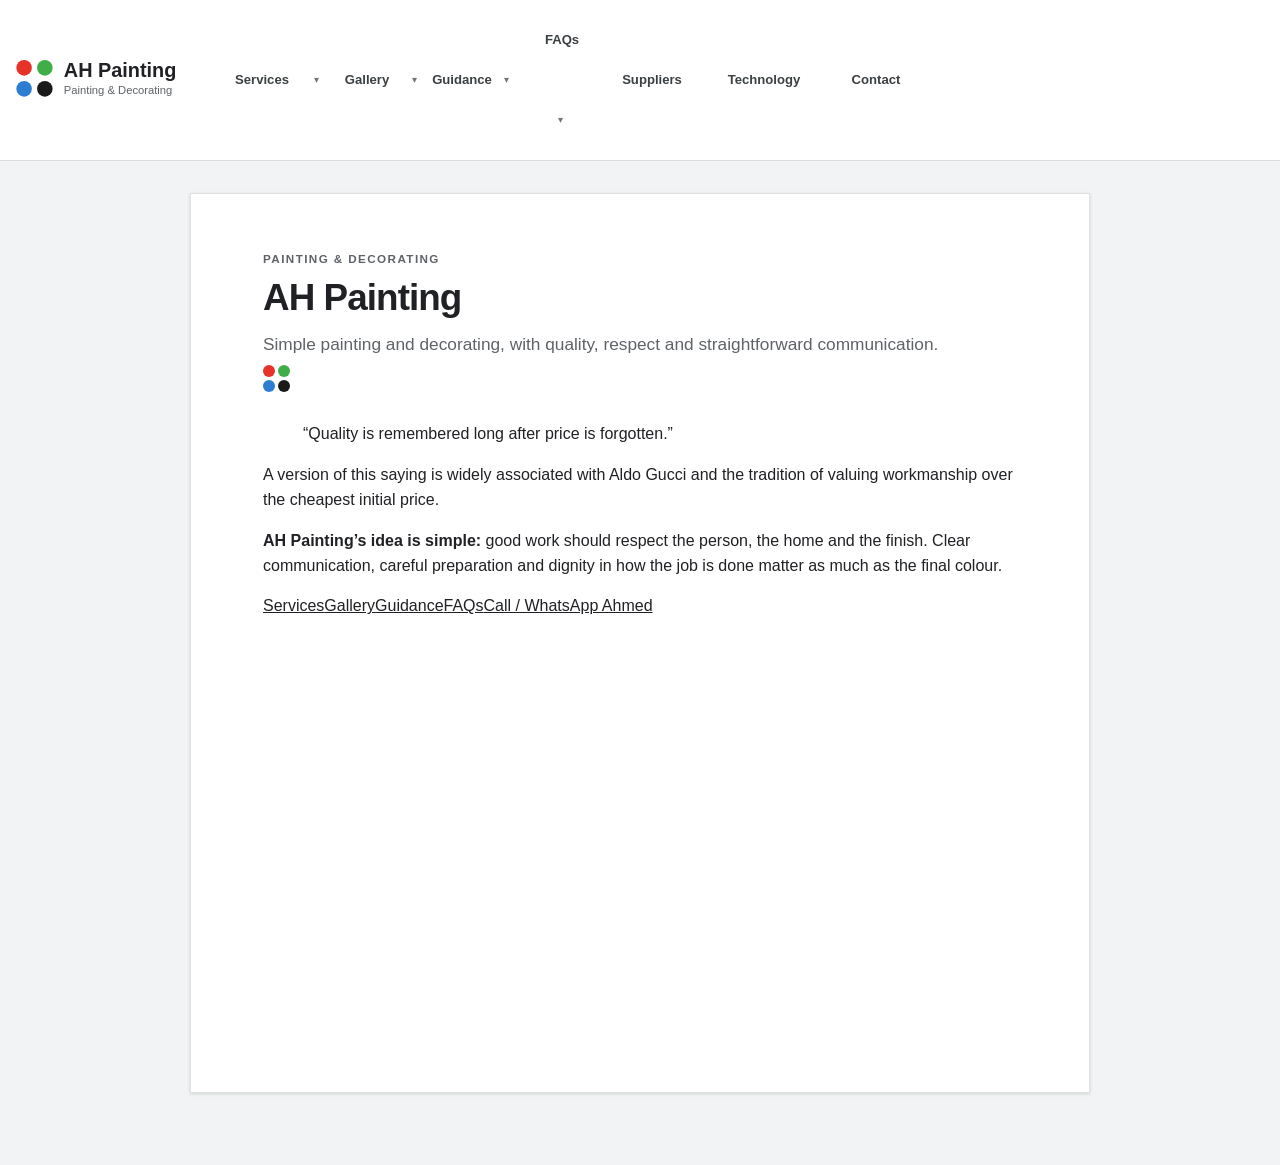
==== index.html @ e1611a08 "Make AH Painting home page a real overview page" ====
<!doctype html>
<html lang="en">
<head>
  <meta charset="utf-8">
  <meta name="viewport" content="width=device-width, initial-scale=1">
  <meta name="description" content="AH Painting — Simple painting and decorating, with quality, respect and straightforward communication.">
  <title>AH Painting</title>
  <link rel="icon" type="image/svg+xml" href="./favicon.svg?v=3">
  <link rel="stylesheet" href="./styles.css?v=5">
</head>
<body>
<header class="topbar">
  <a class="brand" href="index.html" aria-label="AH Painting — Home"><img src="./ah-painting-logo.svg" alt="AH Painting"></a>
  <nav class="topnav" aria-label="Main navigation">
    <div class="navitem"><a class="navlabel" href="services.html">Services</a><button class="navtoggle" type="button" aria-expanded="false">▾</button><div class="dropmenu"><a href="services.html#residential-interior">Residential interior</a><a href="services.html#residential-exterior">Residential exterior</a><a href="services.html#commercial">Commercial</a><a href="services.html#other-work">Other work</a></div></div>
    <div class="navitem"><a class="navlabel" href="gallery.html">Gallery</a><button class="navtoggle" type="button" aria-expanded="false">▾</button><div class="dropmenu"><a href="gallery.html#before-after">Before &amp; after</a><a href="gallery.html#project-photos">Project photos</a></div></div>
    <div class="navitem"><a class="navlabel" href="guidance.html">Guidance</a><button class="navtoggle" type="button" aria-expanded="false">▾</button><div class="dropmenu"><a href="guidance.html#quality">Quality</a><a href="guidance.html#home">Your home</a><a href="guidance.html#colour">Colour &amp; finish</a><a href="guidance.html#preparation">Preparation</a></div></div>
    <div class="navitem"><a class="navlabel" href="faq.html">FAQs</a><button class="navtoggle" type="button" aria-expanded="false">▾</button><div class="dropmenu"><a href="faq.html#travel">Travel area</a><a href="faq.html#quote">Getting a quote</a><a href="faq.html#photos">Sending photos</a><a href="faq.html#materials">Paint &amp; materials</a></div></div>
    <div class="navitem"><a class="navlabel" href="suppliers.html">Suppliers</a></div>
    <div class="navitem"><a class="navlabel" href="technology.html">Technology</a></div>
    <div class="navitem"><a class="navlabel" href="contact.html">Contact</a></div>
  </nav>
</header>
<main class="page-stage"><article class="paper">
  <p class="kicker">PAINTING &amp; DECORATING</p>
  <h1>AH Painting</h1>
  <p class="intro">Simple painting and decorating, with quality, respect and straightforward communication.</p>
  <div class="four-dots" aria-hidden="true"><i></i><i></i><i></i><i></i></div>
  <blockquote class="quality-quote">“Quality is remembered long after price is forgotten.”</blockquote>
  <p class="source-note">A version of this saying is widely associated with Aldo Gucci and the tradition of valuing workmanship over the cheapest initial price.</p>
  <p class="philosophy"><strong>AH Painting’s idea is simple:</strong> good work should respect the person, the home and the finish. Clear communication, careful preparation and dignity in how the job is done matter as much as the final colour.</p>
  <div class="home-links"><a href="services.html">Services</a><a href="gallery.html">Gallery</a><a href="guidance.html">Guidance</a><a href="faq.html">FAQs</a><a href="contact.html" class="primary-link">Call / WhatsApp Ahmed</a></div>
</article></main>
<script src="./app.js?v=5"></script>
</body>
</html>
---- styles.css ----
*{box-sizing:border-box}
:root{--ink:#202124;--muted:#5f6368;--line:#dadce0;--paper:#fff;--page:#f1f3f4;--soft:#f8f9fa;--blue:#1a73e8}
html{scroll-behavior:smooth}
body{margin:0;background:var(--page);color:var(--ink);font-family:Arial,Helvetica,sans-serif;line-height:1.55}
a{color:inherit}
button,select{font:inherit}
.topbar{min-height:80px;background:#fff;border-bottom:1px solid var(--line);display:flex;align-items:center;padding:0 12px;gap:14px;position:sticky;top:0;z-index:1000}
.brand{display:flex;align-items:center;flex:0 0 auto}
.brand img{display:block;width:190px;height:auto}
.topnav{display:flex;align-items:stretch;min-height:80px;gap:0;flex:1;justify-content:flex-start;overflow:visible}
.navitem{position:relative;display:grid;grid-template-columns:minmax(0,1fr) 20px;flex:0 0 112px;min-height:80px}
.navitem:nth-child(2){flex-basis:98px}.navitem:nth-child(3){flex-basis:92px}.navitem:nth-child(4){flex-basis:88px;grid-template-columns:1fr}
.navlabel{min-height:80px;display:flex;align-items:center;justify-content:center;padding:0 4px;border:0;background:transparent;color:#3c4043;text-decoration:none;font-size:.82rem;line-height:1.15;font-weight:700;text-align:center}
.navlabel:hover,.navitem.is-open>.navlabel{background:#f8f9fa;color:#174ea6}
.navtoggle{min-height:80px;border:0;background:transparent;color:#70757a;padding:0 4px 0 0;cursor:pointer;font-size:.65rem}
.navtoggle:hover,.navitem.is-open>.navtoggle{background:#f8f9fa;color:#174ea6}
.dropmenu{display:none;position:absolute;z-index:20;top:76px;left:0;width:260px;max-width:calc(100vw - 24px);background:#fff;border:1px solid var(--line);box-shadow:0 4px 12px rgba(60,64,67,.18);padding:6px 0}
.navitem.is-open>.dropmenu{display:block}
.dropmenu a{display:block;padding:9px 14px;color:#202124;text-decoration:none;font-size:.9rem;line-height:1.3}
.dropmenu a:hover{background:#f1f3f4}
.language{align-self:center;margin-left:auto;border:1px solid var(--line);background:#fff;color:#3c4043;border-radius:4px;padding:7px 9px;font-size:.82rem}
.page-stage{padding:32px 18px 72px}
.paper{width:min(900px,100%);margin:0 auto;background:var(--paper);border:1px solid #e0e0e0;box-shadow:0 1px 3px rgba(60,64,67,.16);padding:56px 72px 76px;min-height:900px}
.kicker{margin:0 0 10px;color:#5f6368;text-transform:uppercase;letter-spacing:.12em;font-size:.73rem;font-weight:700}
.paper h1{font-size:2.3rem;line-height:1.1;margin:0 0 12px;font-weight:600;letter-spacing:-.025em}
.intro{font-size:1.08rem;color:var(--muted);margin:0;max-width:700px}
.primary-actions{display:flex;flex-wrap:wrap;gap:8px;margin:24px 0 18px}
.call-button,.plain-button{display:inline-block;text-decoration:none;border:1px solid var(--line);border-radius:4px;padding:8px 12px;font-size:.9rem;font-weight:700}
.call-button{background:#202124;color:#fff;border-color:#202124}.plain-button{background:#fff;color:#3c4043}
.four-dots{display:grid;grid-template-columns:12px 12px;grid-template-rows:12px 12px;gap:3px;width:max-content;margin:8px 0 30px}
.four-dots i{display:block;width:12px;height:12px;border-radius:50%}.four-dots i:nth-child(1){background:#E63329}.four-dots i:nth-child(2){background:#3FAE49}.four-dots i:nth-child(3){background:#2D7DD2}.four-dots i:nth-child(4){background:#1A1A1A}
.page-section{border-top:1px solid #eceff1;padding:24px 0 12px;scroll-margin-top:100px}
.section-heading{display:flex;align-items:center;gap:12px}
.section-heading h2{flex:1;font-size:1.28rem;line-height:1.3;margin:0;font-weight:600}
.section-toggle{border:1px solid var(--line);background:#fff;color:#3c4043;border-radius:4px;padding:5px 8px;font-size:.8rem;cursor:pointer}
.section-toggle:hover{background:#f8f9fa}
.section-content{padding-top:10px}
.page-section p{font-size:.98rem;margin:0 0 14px}
.muted{color:var(--muted)}
.simple-grid{display:grid;grid-template-columns:repeat(3,1fr);gap:1px;background:var(--line);border:1px solid var(--line);margin-top:18px}
.simple-grid>div{background:#fff;padding:16px;min-height:108px}.simple-grid strong{display:block;margin-bottom:6px}.simple-grid span{display:block;color:var(--muted);font-size:.9rem}
.gallery-grid{display:grid;grid-template-columns:repeat(3,1fr);gap:10px;margin-top:16px}
.split-photo{position:relative;aspect-ratio:4/3;border:1px solid var(--line);overflow:hidden;background:linear-gradient(112deg,var(--before) 0 49%,#fff 49.3% 50.7%,var(--after) 51% 100%)}
.split-photo span{position:absolute;bottom:8px;font-size:.72rem;font-weight:700;background:rgba(255,255,255,.86);padding:3px 6px;border-radius:3px}.split-photo span:first-child{left:8px}.split-photo span:last-child{right:8px}
.p1{--before:#c9c0b8;--after:#f2e5d0}.p2{--before:#b9c1c5;--after:#f7f7f3}.p3{--before:#cdbdb2;--after:#dce8e3}.p4{--before:#cbc6be;--after:#f6efe5}.p5{--before:#bec3c7;--after:#e9eff8}.p6{--before:#d0c0b0;--after:#fbfaf7}.p7{--before:#c8b59f;--after:#edf1e4}.p8{--before:#c5cad0;--after:#f8f2ea}.p9{--before:#d3c2b8;--after:#eaf2f0}
.faq-list details{border-top:1px solid #eceff1;padding:0}.faq-list details:first-child{border-top:0}.faq-list summary{cursor:pointer;font-weight:700;padding:14px 0;list-style-position:outside}.faq-list details p{color:var(--muted);padding:0 0 14px;margin:0;max-width:700px}
.contact-section{padding-bottom:0}.contact-placeholder{border:1px solid var(--line);background:#f8f9fa;padding:14px 16px;margin-top:16px;max-width:360px}.contact-placeholder small{display:block;color:var(--muted);margin-bottom:3px}.contact-placeholder strong{display:block}
[dir="rtl"] body{font-family:Tahoma,Arial,sans-serif}
[dir="rtl"] .language{direction:ltr}
@media(max-width:900px){.topbar{min-height:64px;flex-wrap:wrap;padding:8px 12px}.brand img{width:176px}.topnav{order:3;flex:0 0 100%;min-height:auto;border-top:1px solid var(--line);align-items:stretch;overflow-x:auto}.navitem{min-height:52px;flex-basis:112px;grid-template-columns:minmax(0,1fr) 34px}.navitem:nth-child(2),.navitem:nth-child(3),.navitem:nth-child(4){flex-basis:104px}.navlabel,.navtoggle{min-height:52px}.dropmenu{top:50px}.language{min-width:92px;margin:8px 0 8px auto}.paper{padding:40px 38px 60px;min-height:0}}
@media(max-width:620px){.page-stage{padding:0}.paper{border:0;box-shadow:none;padding:28px 20px 48px}.paper h1{font-size:1.85rem}.simple-grid,.gallery-grid{grid-template-columns:1fr}.topnav{gap:0}.navitem{flex-basis:96px}.brand img{width:164px}.section-heading{align-items:flex-start}}
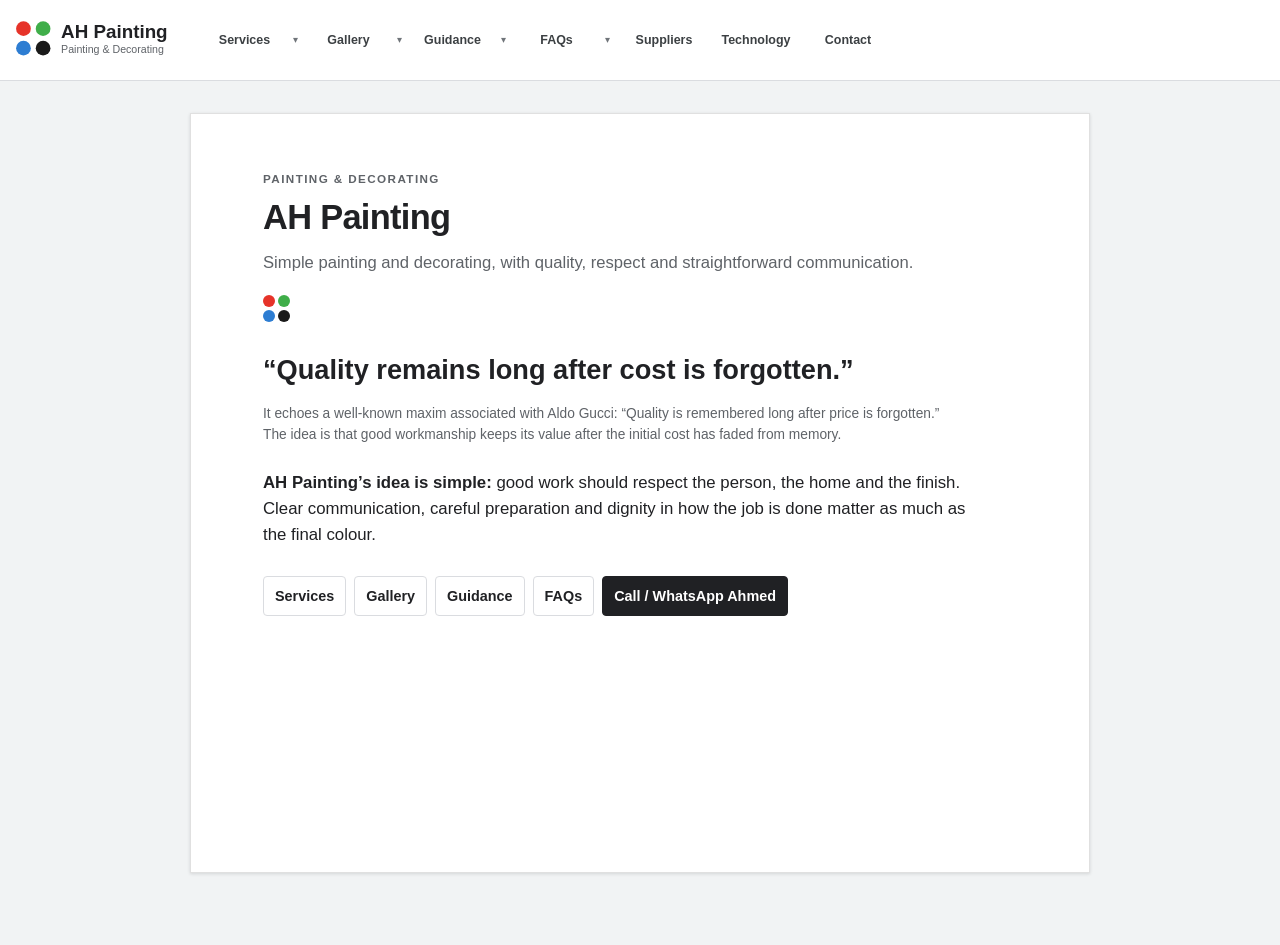
==== commit 8beb42a8: "Refine AH Painting quality philosophy" ====
--- a/index.html
+++ b/index.html
@@ -26,8 +26,8 @@
   <h1>AH Painting</h1>
   <p class="intro">Simple painting and decorating, with quality, respect and straightforward communication.</p>
   <div class="four-dots" aria-hidden="true"><i></i><i></i><i></i><i></i></div>
-  <blockquote class="quality-quote">“Quality is remembered long after price is forgotten.”</blockquote>
-  <p class="source-note">A version of this saying is widely associated with Aldo Gucci and the tradition of valuing workmanship over the cheapest initial price.</p>
+  <blockquote class="quality-quote">“Quality remains long after cost is forgotten.”</blockquote>
+  <p class="source-note">It echoes a well-known maxim associated with Aldo Gucci: “Quality is remembered long after price is forgotten.” The idea is that good workmanship keeps its value after the initial cost has faded from memory.</p>
   <p class="philosophy"><strong>AH Painting’s idea is simple:</strong> good work should respect the person, the home and the finish. Clear communication, careful preparation and dignity in how the job is done matter as much as the final colour.</p>
   <div class="home-links"><a href="services.html">Services</a><a href="gallery.html">Gallery</a><a href="guidance.html">Guidance</a><a href="faq.html">FAQs</a><a href="contact.html" class="primary-link">Call / WhatsApp Ahmed</a></div>
 </article></main>
--- a/styles.css
+++ b/styles.css
@@ -2,50 +2,6 @@
 :root{--ink:#202124;--muted:#5f6368;--line:#dadce0;--paper:#fff;--page:#f1f3f4;--soft:#f8f9fa;--blue:#1a73e8}
 html{scroll-behavior:smooth}
 body{margin:0;background:var(--page);color:var(--ink);font-family:Arial,Helvetica,sans-serif;line-height:1.55}
-a{color:inherit}
-button,select{font:inherit}
-.topbar{min-height:80px;background:#fff;border-bottom:1px solid var(--line);display:flex;align-items:center;padding:0 12px;gap:14px;position:sticky;top:0;z-index:1000}
-.brand{display:flex;align-items:center;flex:0 0 auto}
-.brand img{display:block;width:190px;height:auto}
-.topnav{display:flex;align-items:stretch;min-height:80px;gap:0;flex:1;justify-content:flex-start;overflow:visible}
-.navitem{position:relative;display:grid;grid-template-columns:minmax(0,1fr) 20px;flex:0 0 112px;min-height:80px}
-.navitem:nth-child(2){flex-basis:98px}.navitem:nth-child(3){flex-basis:92px}.navitem:nth-child(4){flex-basis:88px;grid-template-columns:1fr}
-.navlabel{min-height:80px;display:flex;align-items:center;justify-content:center;padding:0 4px;border:0;background:transparent;color:#3c4043;text-decoration:none;font-size:.82rem;line-height:1.15;font-weight:700;text-align:center}
-.navlabel:hover,.navitem.is-open>.navlabel{background:#f8f9fa;color:#174ea6}
-.navtoggle{min-height:80px;border:0;background:transparent;color:#70757a;padding:0 4px 0 0;cursor:pointer;font-size:.65rem}
-.navtoggle:hover,.navitem.is-open>.navtoggle{background:#f8f9fa;color:#174ea6}
-.dropmenu{display:none;position:absolute;z-index:20;top:76px;left:0;width:260px;max-width:calc(100vw - 24px);background:#fff;border:1px solid var(--line);box-shadow:0 4px 12px rgba(60,64,67,.18);padding:6px 0}
-.navitem.is-open>.dropmenu{display:block}
-.dropmenu a{display:block;padding:9px 14px;color:#202124;text-decoration:none;font-size:.9rem;line-height:1.3}
-.dropmenu a:hover{background:#f1f3f4}
-.language{align-self:center;margin-left:auto;border:1px solid var(--line);background:#fff;color:#3c4043;border-radius:4px;padding:7px 9px;font-size:.82rem}
-.page-stage{padding:32px 18px 72px}
-.paper{width:min(900px,100%);margin:0 auto;background:var(--paper);border:1px solid #e0e0e0;box-shadow:0 1px 3px rgba(60,64,67,.16);padding:56px 72px 76px;min-height:900px}
-.kicker{margin:0 0 10px;color:#5f6368;text-transform:uppercase;letter-spacing:.12em;font-size:.73rem;font-weight:700}
-.paper h1{font-size:2.3rem;line-height:1.1;margin:0 0 12px;font-weight:600;letter-spacing:-.025em}
-.intro{font-size:1.08rem;color:var(--muted);margin:0;max-width:700px}
-.primary-actions{display:flex;flex-wrap:wrap;gap:8px;margin:24px 0 18px}
-.call-button,.plain-button{display:inline-block;text-decoration:none;border:1px solid var(--line);border-radius:4px;padding:8px 12px;font-size:.9rem;font-weight:700}
-.call-button{background:#202124;color:#fff;border-color:#202124}.plain-button{background:#fff;color:#3c4043}
-.four-dots{display:grid;grid-template-columns:12px 12px;grid-template-rows:12px 12px;gap:3px;width:max-content;margin:8px 0 30px}
-.four-dots i{display:block;width:12px;height:12px;border-radius:50%}.four-dots i:nth-child(1){background:#E63329}.four-dots i:nth-child(2){background:#3FAE49}.four-dots i:nth-child(3){background:#2D7DD2}.four-dots i:nth-child(4){background:#1A1A1A}
-.page-section{border-top:1px solid #eceff1;padding:24px 0 12px;scroll-margin-top:100px}
-.section-heading{display:flex;align-items:center;gap:12px}
-.section-heading h2{flex:1;font-size:1.28rem;line-height:1.3;margin:0;font-weight:600}
-.section-toggle{border:1px solid var(--line);background:#fff;color:#3c4043;border-radius:4px;padding:5px 8px;font-size:.8rem;cursor:pointer}
-.section-toggle:hover{background:#f8f9fa}
-.section-content{padding-top:10px}
-.page-section p{font-size:.98rem;margin:0 0 14px}
-.muted{color:var(--muted)}
-.simple-grid{display:grid;grid-template-columns:repeat(3,1fr);gap:1px;background:var(--line);border:1px solid var(--line);margin-top:18px}
-.simple-grid>div{background:#fff;padding:16px;min-height:108px}.simple-grid strong{display:block;margin-bottom:6px}.simple-grid span{display:block;color:var(--muted);font-size:.9rem}
-.gallery-grid{display:grid;grid-template-columns:repeat(3,1fr);gap:10px;margin-top:16px}
-.split-photo{position:relative;aspect-ratio:4/3;border:1px solid var(--line);overflow:hidden;background:linear-gradient(112deg,var(--before) 0 49%,#fff 49.3% 50.7%,var(--after) 51% 100%)}
-.split-photo span{position:absolute;bottom:8px;font-size:.72rem;font-weight:700;background:rgba(255,255,255,.86);padding:3px 6px;border-radius:3px}.split-photo span:first-child{left:8px}.split-photo span:last-child{right:8px}
-.p1{--before:#c9c0b8;--after:#f2e5d0}.p2{--before:#b9c1c5;--after:#f7f7f3}.p3{--before:#cdbdb2;--after:#dce8e3}.p4{--before:#cbc6be;--after:#f6efe5}.p5{--before:#bec3c7;--after:#e9eff8}.p6{--before:#d0c0b0;--after:#fbfaf7}.p7{--before:#c8b59f;--after:#edf1e4}.p8{--before:#c5cad0;--after:#f8f2ea}.p9{--before:#d3c2b8;--after:#eaf2f0}
-.faq-list details{border-top:1px solid #eceff1;padding:0}.faq-list details:first-child{border-top:0}.faq-list summary{cursor:pointer;font-weight:700;padding:14px 0;list-style-position:outside}.faq-list details p{color:var(--muted);padding:0 0 14px;margin:0;max-width:700px}
-.contact-section{padding-bottom:0}.contact-placeholder{border:1px solid var(--line);background:#f8f9fa;padding:14px 16px;margin-top:16px;max-width:360px}.contact-placeholder small{display:block;color:var(--muted);margin-bottom:3px}.contact-placeholder strong{display:block}
-[dir="rtl"] body{font-family:Tahoma,Arial,sans-serif}
-[dir="rtl"] .language{direction:ltr}
-@media(max-width:900px){.topbar{min-height:64px;flex-wrap:wrap;padding:8px 12px}.brand img{width:176px}.topnav{order:3;flex:0 0 100%;min-height:auto;border-top:1px solid var(--line);align-items:stretch;overflow-x:auto}.navitem{min-height:52px;flex-basis:112px;grid-template-columns:minmax(0,1fr) 34px}.navitem:nth-child(2),.navitem:nth-child(3),.navitem:nth-child(4){flex-basis:104px}.navlabel,.navtoggle{min-height:52px}.dropmenu{top:50px}.language{min-width:92px;margin:8px 0 8px auto}.paper{padding:40px 38px 60px;min-height:0}}
-@media(max-width:620px){.page-stage{padding:0}.paper{border:0;box-shadow:none;padding:28px 20px 48px}.paper h1{font-size:1.85rem}.simple-grid,.gallery-grid{grid-template-columns:1fr}.topnav{gap:0}.navitem{flex-basis:96px}.brand img{width:164px}.section-heading{align-items:flex-start}}
+a{color:inherit}button{font:inherit}.topbar{min-height:80px;background:#fff;border-bottom:1px solid var(--line);display:flex;align-items:center;padding:0 12px;gap:10px;position:sticky;top:0;z-index:1000}.brand{display:flex;align-items:center;flex:0 0 auto}.brand img{display:block;width:180px;height:auto}.topnav{display:flex;align-items:stretch;min-height:80px;flex:1;overflow:visible}.navitem{position:relative;display:grid;grid-template-columns:minmax(0,1fr) 19px;flex:0 0 104px;min-height:80px}.navitem:nth-child(5),.navitem:nth-child(6),.navitem:nth-child(7){grid-template-columns:1fr;flex-basis:92px}.navlabel{min-height:80px;display:flex;align-items:center;justify-content:center;padding:0 5px;text-decoration:none;font-size:.78rem;line-height:1.15;font-weight:700;text-align:center;color:#3c4043}.navlabel:hover,.navitem.is-open>.navlabel{background:#f8f9fa;color:#174ea6}.navtoggle{min-height:80px;border:0;background:transparent;color:#70757a;padding:0 3px 0 0;cursor:pointer;font-size:.62rem}.navtoggle:hover,.navitem.is-open>.navtoggle{background:#f8f9fa;color:#174ea6}.dropmenu{display:none;position:absolute;z-index:20;top:76px;left:0;width:260px;max-width:calc(100vw - 24px);background:#fff;border:1px solid var(--line);box-shadow:0 4px 12px rgba(60,64,67,.18);padding:6px 0}.navitem.is-open>.dropmenu{display:block}.dropmenu a{display:block;padding:9px 14px;text-decoration:none;font-size:.9rem;line-height:1.3}.dropmenu a:hover{background:#f1f3f4}.page-stage{padding:32px 18px 72px}.paper{width:min(900px,100%);margin:0 auto;background:var(--paper);border:1px solid #e0e0e0;box-shadow:0 1px 3px rgba(60,64,67,.16);padding:56px 72px 76px;min-height:760px}.kicker{margin:0 0 10px;color:var(--muted);text-transform:uppercase;letter-spacing:.12em;font-size:.73rem;font-weight:700}.paper h1{font-size:2.15rem;line-height:1.15;margin:0 0 12px;font-weight:600;letter-spacing:-.02em}.intro{font-size:1.04rem;color:var(--muted);margin:0;max-width:720px}.four-dots{display:grid;grid-template-columns:12px 12px;grid-template-rows:12px 12px;gap:3px;width:max-content;margin:20px 0 30px}.four-dots i{width:12px;height:12px;border-radius:50%}.four-dots i:nth-child(1){background:#E63329}.four-dots i:nth-child(2){background:#3FAE49}.four-dots i:nth-child(3){background:#2D7DD2}.four-dots i:nth-child(4){background:#1A1A1A}.quality-quote{font-size:1.7rem;line-height:1.35;margin:24px 0 8px;padding:0;border:0;font-weight:600;max-width:680px}.source-note{font-size:.86rem;color:var(--muted);max-width:690px}.philosophy{font-size:1.05rem;max-width:720px;margin-top:24px}.home-links{display:flex;flex-wrap:wrap;gap:8px;margin-top:28px}.home-links a{border:1px solid var(--line);border-radius:4px;padding:8px 11px;text-decoration:none;font-size:.9rem;font-weight:700;background:#fff}.home-links a:hover{background:#f8f9fa}.home-links .primary-link{background:#202124;color:#fff;border-color:#202124}.answer-section{border-top:1px solid #eceff1;padding:22px 0 8px;scroll-margin-top:100px}.answer-section:first-of-type{border-top:0}.answer-section h2{font-size:1.25rem;line-height:1.3;margin:0 0 8px;font-weight:600}.answer-section p{font-size:.98rem;margin:0 0 14px;max-width:720px}.muted{color:var(--muted)}.gallery-grid{display:grid;grid-template-columns:repeat(3,1fr);gap:10px;margin-top:16px}.split-photo{position:relative;aspect-ratio:4/3;border:1px solid var(--line);overflow:hidden;background:linear-gradient(112deg,var(--before) 0 49%,#fff 49.3% 50.7%,var(--after) 51% 100%)}.split-photo span{position:absolute;bottom:8px;font-size:.72rem;font-weight:700;background:rgba(255,255,255,.88);padding:3px 6px;border-radius:3px}.split-photo span:first-child{left:8px}.split-photo span:last-child{right:8px}.p1{--before:#c9c0b8;--after:#f2e5d0}.p2{--before:#b9c1c5;--after:#f7f7f3}.p3{--before:#cdbdb2;--after:#dce8e3}.p4{--before:#cbc6be;--after:#f6efe5}.p5{--before:#bec3c7;--after:#e9eff8}.p6{--before:#d0c0b0;--after:#fbfaf7}.p7{--before:#c8b59f;--after:#edf1e4}.p8{--before:#c5cad0;--after:#f8f2ea}.p9{--before:#d3c2b8;--after:#eaf2f0}.faq-list details{border-top:1px solid #eceff1}.faq-list details:first-child{border-top:0}.faq-list summary{cursor:pointer;font-weight:700;padding:14px 0}.faq-list details p{color:var(--muted);padding:0 0 14px;margin:0;max-width:700px}.contact-placeholder{border:1px solid var(--line);background:#f8f9fa;padding:14px 16px;margin-top:16px;max-width:360px}.contact-placeholder small{display:block;color:var(--muted);margin-bottom:3px}.contact-placeholder strong{display:block}
+@media(max-width:1050px){.topbar{min-height:64px;flex-wrap:wrap;padding:8px 12px}.brand img{width:170px}.topnav{order:3;flex:0 0 100%;min-height:0;border-top:1px solid var(--line);overflow-x:auto}.navitem{min-height:52px;flex-basis:108px;grid-template-columns:minmax(0,1fr) 32px}.navitem:nth-child(5),.navitem:nth-child(6),.navitem:nth-child(7){flex-basis:96px}.navlabel,.navtoggle{min-height:52px}.dropmenu{top:50px}.paper{padding:40px 38px 60px;min-height:0}}
+@media(max-width:620px){.page-stage{padding:0}.paper{border:0;box-shadow:none;padding:28px 20px 48px}.paper h1{font-size:1.75rem}.quality-quote{font-size:1.4rem}.gallery-grid{grid-template-columns:1fr}.brand img{width:160px}.topnav{overflow-x:auto}.navitem{flex-basis:94px}}
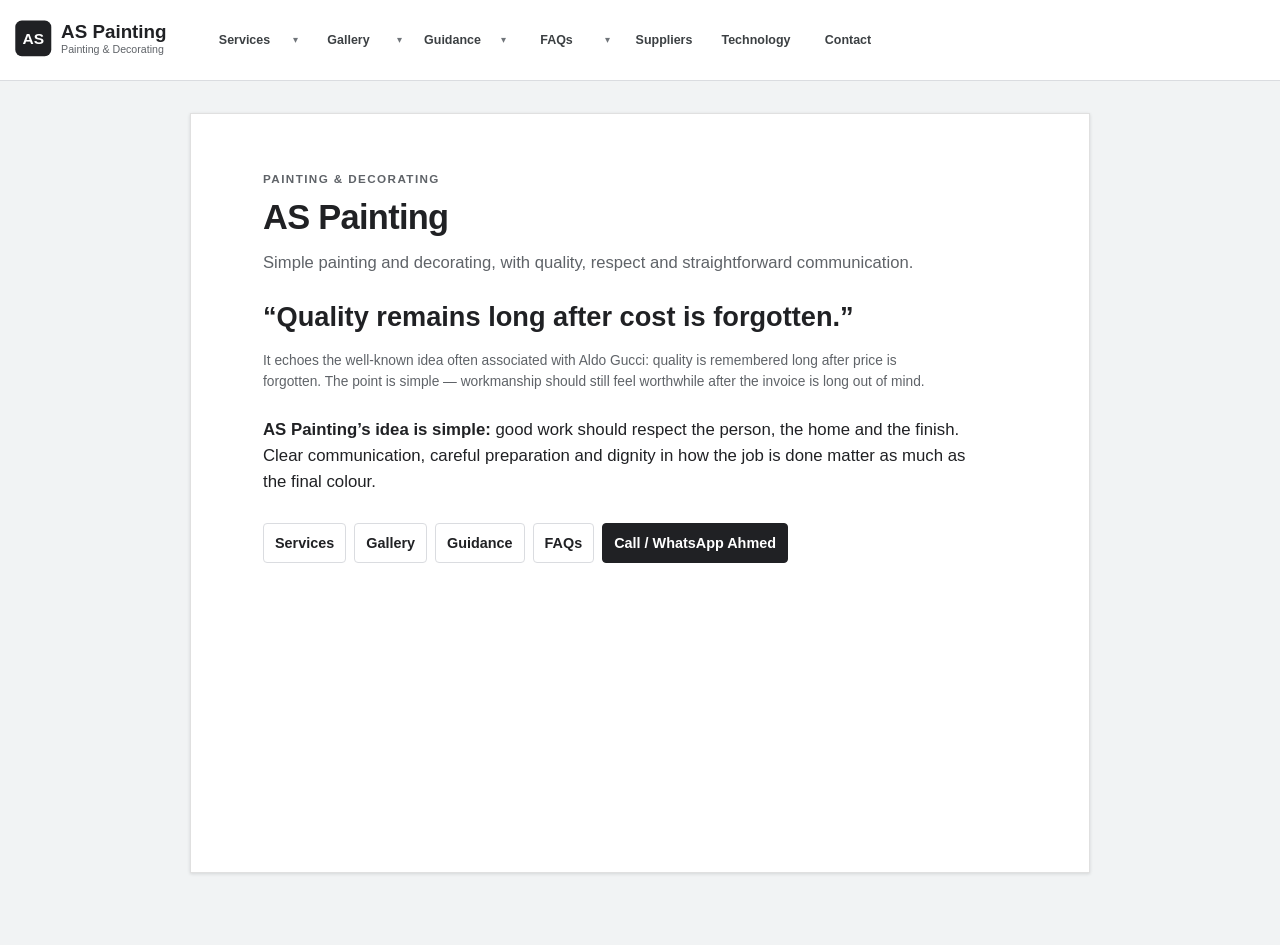
==== commit fc43e797: "Rebrand home page to AS Painting" ====
--- a/index.html
+++ b/index.html
@@ -1,36 +1 @@
-<!doctype html>
-<html lang="en">
-<head>
-  <meta charset="utf-8">
-  <meta name="viewport" content="width=device-width, initial-scale=1">
-  <meta name="description" content="AH Painting — Simple painting and decorating, with quality, respect and straightforward communication.">
-  <title>AH Painting</title>
-  <link rel="icon" type="image/svg+xml" href="./favicon.svg?v=3">
-  <link rel="stylesheet" href="./styles.css?v=5">
-</head>
-<body>
-<header class="topbar">
-  <a class="brand" href="index.html" aria-label="AH Painting — Home"><img src="./ah-painting-logo.svg" alt="AH Painting"></a>
-  <nav class="topnav" aria-label="Main navigation">
-    <div class="navitem"><a class="navlabel" href="services.html">Services</a><button class="navtoggle" type="button" aria-expanded="false">▾</button><div class="dropmenu"><a href="services.html#residential-interior">Residential interior</a><a href="services.html#residential-exterior">Residential exterior</a><a href="services.html#commercial">Commercial</a><a href="services.html#other-work">Other work</a></div></div>
-    <div class="navitem"><a class="navlabel" href="gallery.html">Gallery</a><button class="navtoggle" type="button" aria-expanded="false">▾</button><div class="dropmenu"><a href="gallery.html#before-after">Before &amp; after</a><a href="gallery.html#project-photos">Project photos</a></div></div>
-    <div class="navitem"><a class="navlabel" href="guidance.html">Guidance</a><button class="navtoggle" type="button" aria-expanded="false">▾</button><div class="dropmenu"><a href="guidance.html#quality">Quality</a><a href="guidance.html#home">Your home</a><a href="guidance.html#colour">Colour &amp; finish</a><a href="guidance.html#preparation">Preparation</a></div></div>
-    <div class="navitem"><a class="navlabel" href="faq.html">FAQs</a><button class="navtoggle" type="button" aria-expanded="false">▾</button><div class="dropmenu"><a href="faq.html#travel">Travel area</a><a href="faq.html#quote">Getting a quote</a><a href="faq.html#photos">Sending photos</a><a href="faq.html#materials">Paint &amp; materials</a></div></div>
-    <div class="navitem"><a class="navlabel" href="suppliers.html">Suppliers</a></div>
-    <div class="navitem"><a class="navlabel" href="technology.html">Technology</a></div>
-    <div class="navitem"><a class="navlabel" href="contact.html">Contact</a></div>
-  </nav>
-</header>
-<main class="page-stage"><article class="paper">
-  <p class="kicker">PAINTING &amp; DECORATING</p>
-  <h1>AH Painting</h1>
-  <p class="intro">Simple painting and decorating, with quality, respect and straightforward communication.</p>
-  <div class="four-dots" aria-hidden="true"><i></i><i></i><i></i><i></i></div>
-  <blockquote class="quality-quote">“Quality remains long after cost is forgotten.”</blockquote>
-  <p class="source-note">It echoes a well-known maxim associated with Aldo Gucci: “Quality is remembered long after price is forgotten.” The idea is that good workmanship keeps its value after the initial cost has faded from memory.</p>
-  <p class="philosophy"><strong>AH Painting’s idea is simple:</strong> good work should respect the person, the home and the finish. Clear communication, careful preparation and dignity in how the job is done matter as much as the final colour.</p>
-  <div class="home-links"><a href="services.html">Services</a><a href="gallery.html">Gallery</a><a href="guidance.html">Guidance</a><a href="faq.html">FAQs</a><a href="contact.html" class="primary-link">Call / WhatsApp Ahmed</a></div>
-</article></main>
-<script src="./app.js?v=5"></script>
-</body>
-</html>
+<!doctype html><html lang="en"><head><meta charset="utf-8"><meta name="viewport" content="width=device-width,initial-scale=1"><meta name="description" content="AS Painting — Simple painting and decorating, with quality, respect and straightforward communication."><title>AS Painting</title><link rel="icon" type="image/svg+xml" href="./as-favicon.svg?v=1"><link rel="stylesheet" href="./styles.css?v=5"></head><body><header class="topbar"><a class="brand" href="index.html" aria-label="AS Painting — Home"><img src="./as-painting-logo.svg" alt="AS Painting"></a><nav class="topnav" aria-label="Main navigation"><div class="navitem"><a class="navlabel" href="services.html">Services</a><button class="navtoggle" type="button" aria-expanded="false">▾</button><div class="dropmenu"><a href="services.html#residential-interior">Residential interior</a><a href="services.html#residential-exterior">Residential exterior</a><a href="services.html#commercial">Commercial</a><a href="services.html#other-work">Other work</a></div></div><div class="navitem"><a class="navlabel" href="gallery.html">Gallery</a><button class="navtoggle" type="button" aria-expanded="false">▾</button><div class="dropmenu"><a href="gallery.html#before-after">Before &amp; after</a><a href="gallery.html#project-photos">Project photos</a></div></div><div class="navitem"><a class="navlabel" href="guidance.html">Guidance</a><button class="navtoggle" type="button" aria-expanded="false">▾</button><div class="dropmenu"><a href="guidance.html#quality">Quality</a><a href="guidance.html#home">Your home</a><a href="guidance.html#colour">Colour &amp; finish</a><a href="guidance.html#preparation">Preparation</a></div></div><div class="navitem"><a class="navlabel" href="faq.html">FAQs</a><button class="navtoggle" type="button" aria-expanded="false">▾</button><div class="dropmenu"><a href="faq.html#travel">Travel area</a><a href="faq.html#quote">Getting a quote</a><a href="faq.html#photos">Sending photos</a><a href="faq.html#materials">Paint &amp; materials</a></div></div><div class="navitem"><a class="navlabel" href="suppliers.html">Suppliers</a></div><div class="navitem"><a class="navlabel" href="technology.html">Technology</a></div><div class="navitem"><a class="navlabel" href="contact.html">Contact</a></div></nav></header><main class="page-stage"><article class="paper"><p class="kicker">PAINTING &amp; DECORATING</p><h1>AS Painting</h1><p class="intro">Simple painting and decorating, with quality, respect and straightforward communication.</p><blockquote class="quality-quote">“Quality remains long after cost is forgotten.”</blockquote><p class="source-note">It echoes the well-known idea often associated with Aldo Gucci: quality is remembered long after price is forgotten. The point is simple — workmanship should still feel worthwhile after the invoice is long out of mind.</p><p class="philosophy"><strong>AS Painting’s idea is simple:</strong> good work should respect the person, the home and the finish. Clear communication, careful preparation and dignity in how the job is done matter as much as the final colour.</p><div class="home-links"><a href="services.html">Services</a><a href="gallery.html">Gallery</a><a href="guidance.html">Guidance</a><a href="faq.html">FAQs</a><a href="contact.html" class="primary-link">Call / WhatsApp Ahmed</a></div></article></main><script src="./app.js?v=5"></script></body></html>
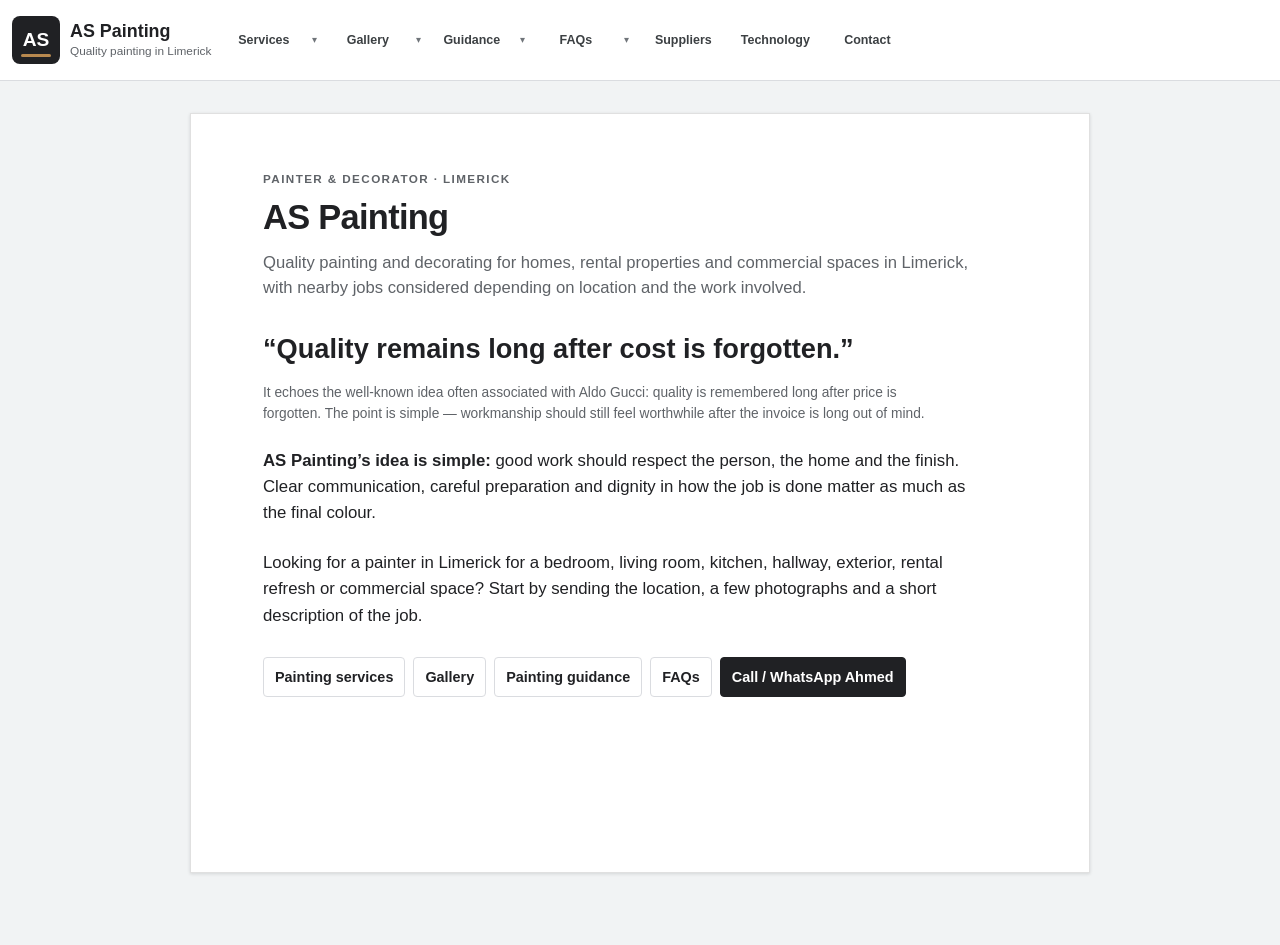
==== commit 7acd07c6: "Add local SEO metadata to home page" ====
--- a/index.html
+++ b/index.html
@@ -1 +1,41 @@
-<!doctype html><html lang="en"><head><meta charset="utf-8"><meta name="viewport" content="width=device-width,initial-scale=1"><meta name="description" content="AS Painting — Simple painting and decorating, with quality, respect and straightforward communication."><title>AS Painting</title><link rel="icon" type="image/svg+xml" href="./as-favicon.svg?v=1"><link rel="stylesheet" href="./styles.css?v=5"></head><body><header class="topbar"><a class="brand" href="index.html" aria-label="AS Painting — Home"><img src="./as-painting-logo.svg" alt="AS Painting"></a><nav class="topnav" aria-label="Main navigation"><div class="navitem"><a class="navlabel" href="services.html">Services</a><button class="navtoggle" type="button" aria-expanded="false">▾</button><div class="dropmenu"><a href="services.html#residential-interior">Residential interior</a><a href="services.html#residential-exterior">Residential exterior</a><a href="services.html#commercial">Commercial</a><a href="services.html#other-work">Other work</a></div></div><div class="navitem"><a class="navlabel" href="gallery.html">Gallery</a><button class="navtoggle" type="button" aria-expanded="false">▾</button><div class="dropmenu"><a href="gallery.html#before-after">Before &amp; after</a><a href="gallery.html#project-photos">Project photos</a></div></div><div class="navitem"><a class="navlabel" href="guidance.html">Guidance</a><button class="navtoggle" type="button" aria-expanded="false">▾</button><div class="dropmenu"><a href="guidance.html#quality">Quality</a><a href="guidance.html#home">Your home</a><a href="guidance.html#colour">Colour &amp; finish</a><a href="guidance.html#preparation">Preparation</a></div></div><div class="navitem"><a class="navlabel" href="faq.html">FAQs</a><button class="navtoggle" type="button" aria-expanded="false">▾</button><div class="dropmenu"><a href="faq.html#travel">Travel area</a><a href="faq.html#quote">Getting a quote</a><a href="faq.html#photos">Sending photos</a><a href="faq.html#materials">Paint &amp; materials</a></div></div><div class="navitem"><a class="navlabel" href="suppliers.html">Suppliers</a></div><div class="navitem"><a class="navlabel" href="technology.html">Technology</a></div><div class="navitem"><a class="navlabel" href="contact.html">Contact</a></div></nav></header><main class="page-stage"><article class="paper"><p class="kicker">PAINTING &amp; DECORATING</p><h1>AS Painting</h1><p class="intro">Simple painting and decorating, with quality, respect and straightforward communication.</p><blockquote class="quality-quote">“Quality remains long after cost is forgotten.”</blockquote><p class="source-note">It echoes the well-known idea often associated with Aldo Gucci: quality is remembered long after price is forgotten. The point is simple — workmanship should still feel worthwhile after the invoice is long out of mind.</p><p class="philosophy"><strong>AS Painting’s idea is simple:</strong> good work should respect the person, the home and the finish. Clear communication, careful preparation and dignity in how the job is done matter as much as the final colour.</p><div class="home-links"><a href="services.html">Services</a><a href="gallery.html">Gallery</a><a href="guidance.html">Guidance</a><a href="faq.html">FAQs</a><a href="contact.html" class="primary-link">Call / WhatsApp Ahmed</a></div></article></main><script src="./app.js?v=5"></script></body></html>+<!doctype html>
+<html lang="en">
+<head>
+  <meta charset="utf-8">
+  <meta name="viewport" content="width=device-width,initial-scale=1">
+  <title>Painter Limerick | Interior & Exterior Painting | AS Painting</title>
+  <meta name="description" content="AS Painting offers residential interior, exterior and commercial painting enquiries in Limerick. Ask about nearby areas including Shannon, Ennis, Nenagh, Adare and Newcastle West.">
+  <link rel="canonical" href="https://ronandownes.github.io/painting/">
+  <meta property="og:title" content="AS Painting | Quality Painting in Limerick">
+  <meta property="og:description" content="Residential interior, exterior and commercial painting enquiries in Limerick and nearby areas.">
+  <meta property="og:type" content="website">
+  <meta property="og:url" content="https://ronandownes.github.io/painting/">
+  <link rel="icon" type="image/svg+xml" href="./as-favicon.svg?v=2">
+  <link rel="stylesheet" href="./styles.css?v=6">
+</head>
+<body>
+<header class="topbar">
+  <a class="brand" href="index.html" aria-label="AS Painting — Home"><img src="./as-painting-logo.svg" alt="AS Painting"></a>
+  <nav class="topnav" aria-label="Main navigation">
+    <div class="navitem"><a class="navlabel" href="services.html">Services</a><button class="navtoggle" type="button" aria-expanded="false">▾</button><div class="dropmenu"><a href="services.html#residential-interior">Residential interior</a><a href="services.html#residential-exterior">Residential exterior</a><a href="services.html#commercial">Commercial</a><a href="services.html#other-work">Other work</a><a href="services.html#areas">Areas covered</a></div></div>
+    <div class="navitem"><a class="navlabel" href="gallery.html">Gallery</a><button class="navtoggle" type="button" aria-expanded="false">▾</button><div class="dropmenu"><a href="gallery.html#before-after">Before &amp; after</a><a href="gallery.html#project-photos">Project photos</a></div></div>
+    <div class="navitem"><a class="navlabel" href="guidance.html">Guidance</a><button class="navtoggle" type="button" aria-expanded="false">▾</button><div class="dropmenu"><a href="guidance.html#quality">Quality</a><a href="guidance.html#home">Your home</a><a href="guidance.html#colour">Colour &amp; finish</a><a href="guidance.html#preparation">Preparation</a><a href="guidance.html#diy">Where DIY goes wrong</a></div></div>
+    <div class="navitem"><a class="navlabel" href="faq.html">FAQs</a><button class="navtoggle" type="button" aria-expanded="false">▾</button><div class="dropmenu"><a href="faq.html#travel">Travel area</a><a href="faq.html#quote">Getting a quote</a><a href="faq.html#photos">Sending photos</a><a href="faq.html#materials">Paint &amp; materials</a></div></div>
+    <div class="navitem"><a class="navlabel" href="suppliers.html">Suppliers</a></div>
+    <div class="navitem"><a class="navlabel" href="technology.html">Technology</a></div>
+    <div class="navitem"><a class="navlabel" href="contact.html">Contact</a></div>
+  </nav>
+</header>
+<main class="page-stage"><article class="paper">
+  <p class="kicker">PAINTER &amp; DECORATOR · LIMERICK</p>
+  <h1>AS Painting</h1>
+  <p class="intro">Quality painting and decorating for homes, rental properties and commercial spaces in Limerick, with nearby jobs considered depending on location and the work involved.</p>
+  <blockquote class="quality-quote">“Quality remains long after cost is forgotten.”</blockquote>
+  <p class="source-note">It echoes the well-known idea often associated with Aldo Gucci: quality is remembered long after price is forgotten. The point is simple — workmanship should still feel worthwhile after the invoice is long out of mind.</p>
+  <p class="philosophy"><strong>AS Painting’s idea is simple:</strong> good work should respect the person, the home and the finish. Clear communication, careful preparation and dignity in how the job is done matter as much as the final colour.</p>
+  <p class="philosophy">Looking for a painter in Limerick for a bedroom, living room, kitchen, hallway, exterior, rental refresh or commercial space? Start by sending the location, a few photographs and a short description of the job.</p>
+  <div class="home-links"><a href="services.html">Painting services</a><a href="gallery.html">Gallery</a><a href="guidance.html">Painting guidance</a><a href="faq.html">FAQs</a><a href="contact.html" class="primary-link">Call / WhatsApp Ahmed</a></div>
+</article></main>
+<script src="./app.js?v=6"></script>
+</body>
+</html>
--- a/styles.css
+++ b/styles.css
@@ -1,7 +1,7 @@
 *{box-sizing:border-box}
-:root{--ink:#202124;--muted:#5f6368;--line:#dadce0;--paper:#fff;--page:#f1f3f4;--soft:#f8f9fa;--blue:#1a73e8}
+:root{--ink:#202124;--muted:#5f6368;--line:#dadce0;--paper:#fff;--page:#f1f3f4;--soft:#f8f9fa;--accent:#b8894f}
 html{scroll-behavior:smooth}
 body{margin:0;background:var(--page);color:var(--ink);font-family:Arial,Helvetica,sans-serif;line-height:1.55}
-a{color:inherit}button{font:inherit}.topbar{min-height:80px;background:#fff;border-bottom:1px solid var(--line);display:flex;align-items:center;padding:0 12px;gap:10px;position:sticky;top:0;z-index:1000}.brand{display:flex;align-items:center;flex:0 0 auto}.brand img{display:block;width:180px;height:auto}.topnav{display:flex;align-items:stretch;min-height:80px;flex:1;overflow:visible}.navitem{position:relative;display:grid;grid-template-columns:minmax(0,1fr) 19px;flex:0 0 104px;min-height:80px}.navitem:nth-child(5),.navitem:nth-child(6),.navitem:nth-child(7){grid-template-columns:1fr;flex-basis:92px}.navlabel{min-height:80px;display:flex;align-items:center;justify-content:center;padding:0 5px;text-decoration:none;font-size:.78rem;line-height:1.15;font-weight:700;text-align:center;color:#3c4043}.navlabel:hover,.navitem.is-open>.navlabel{background:#f8f9fa;color:#174ea6}.navtoggle{min-height:80px;border:0;background:transparent;color:#70757a;padding:0 3px 0 0;cursor:pointer;font-size:.62rem}.navtoggle:hover,.navitem.is-open>.navtoggle{background:#f8f9fa;color:#174ea6}.dropmenu{display:none;position:absolute;z-index:20;top:76px;left:0;width:260px;max-width:calc(100vw - 24px);background:#fff;border:1px solid var(--line);box-shadow:0 4px 12px rgba(60,64,67,.18);padding:6px 0}.navitem.is-open>.dropmenu{display:block}.dropmenu a{display:block;padding:9px 14px;text-decoration:none;font-size:.9rem;line-height:1.3}.dropmenu a:hover{background:#f1f3f4}.page-stage{padding:32px 18px 72px}.paper{width:min(900px,100%);margin:0 auto;background:var(--paper);border:1px solid #e0e0e0;box-shadow:0 1px 3px rgba(60,64,67,.16);padding:56px 72px 76px;min-height:760px}.kicker{margin:0 0 10px;color:var(--muted);text-transform:uppercase;letter-spacing:.12em;font-size:.73rem;font-weight:700}.paper h1{font-size:2.15rem;line-height:1.15;margin:0 0 12px;font-weight:600;letter-spacing:-.02em}.intro{font-size:1.04rem;color:var(--muted);margin:0;max-width:720px}.four-dots{display:grid;grid-template-columns:12px 12px;grid-template-rows:12px 12px;gap:3px;width:max-content;margin:20px 0 30px}.four-dots i{width:12px;height:12px;border-radius:50%}.four-dots i:nth-child(1){background:#E63329}.four-dots i:nth-child(2){background:#3FAE49}.four-dots i:nth-child(3){background:#2D7DD2}.four-dots i:nth-child(4){background:#1A1A1A}.quality-quote{font-size:1.7rem;line-height:1.35;margin:24px 0 8px;padding:0;border:0;font-weight:600;max-width:680px}.source-note{font-size:.86rem;color:var(--muted);max-width:690px}.philosophy{font-size:1.05rem;max-width:720px;margin-top:24px}.home-links{display:flex;flex-wrap:wrap;gap:8px;margin-top:28px}.home-links a{border:1px solid var(--line);border-radius:4px;padding:8px 11px;text-decoration:none;font-size:.9rem;font-weight:700;background:#fff}.home-links a:hover{background:#f8f9fa}.home-links .primary-link{background:#202124;color:#fff;border-color:#202124}.answer-section{border-top:1px solid #eceff1;padding:22px 0 8px;scroll-margin-top:100px}.answer-section:first-of-type{border-top:0}.answer-section h2{font-size:1.25rem;line-height:1.3;margin:0 0 8px;font-weight:600}.answer-section p{font-size:.98rem;margin:0 0 14px;max-width:720px}.muted{color:var(--muted)}.gallery-grid{display:grid;grid-template-columns:repeat(3,1fr);gap:10px;margin-top:16px}.split-photo{position:relative;aspect-ratio:4/3;border:1px solid var(--line);overflow:hidden;background:linear-gradient(112deg,var(--before) 0 49%,#fff 49.3% 50.7%,var(--after) 51% 100%)}.split-photo span{position:absolute;bottom:8px;font-size:.72rem;font-weight:700;background:rgba(255,255,255,.88);padding:3px 6px;border-radius:3px}.split-photo span:first-child{left:8px}.split-photo span:last-child{right:8px}.p1{--before:#c9c0b8;--after:#f2e5d0}.p2{--before:#b9c1c5;--after:#f7f7f3}.p3{--before:#cdbdb2;--after:#dce8e3}.p4{--before:#cbc6be;--after:#f6efe5}.p5{--before:#bec3c7;--after:#e9eff8}.p6{--before:#d0c0b0;--after:#fbfaf7}.p7{--before:#c8b59f;--after:#edf1e4}.p8{--before:#c5cad0;--after:#f8f2ea}.p9{--before:#d3c2b8;--after:#eaf2f0}.faq-list details{border-top:1px solid #eceff1}.faq-list details:first-child{border-top:0}.faq-list summary{cursor:pointer;font-weight:700;padding:14px 0}.faq-list details p{color:var(--muted);padding:0 0 14px;margin:0;max-width:700px}.contact-placeholder{border:1px solid var(--line);background:#f8f9fa;padding:14px 16px;margin-top:16px;max-width:360px}.contact-placeholder small{display:block;color:var(--muted);margin-bottom:3px}.contact-placeholder strong{display:block}
-@media(max-width:1050px){.topbar{min-height:64px;flex-wrap:wrap;padding:8px 12px}.brand img{width:170px}.topnav{order:3;flex:0 0 100%;min-height:0;border-top:1px solid var(--line);overflow-x:auto}.navitem{min-height:52px;flex-basis:108px;grid-template-columns:minmax(0,1fr) 32px}.navitem:nth-child(5),.navitem:nth-child(6),.navitem:nth-child(7){flex-basis:96px}.navlabel,.navtoggle{min-height:52px}.dropmenu{top:50px}.paper{padding:40px 38px 60px;min-height:0}}
-@media(max-width:620px){.page-stage{padding:0}.paper{border:0;box-shadow:none;padding:28px 20px 48px}.paper h1{font-size:1.75rem}.quality-quote{font-size:1.4rem}.gallery-grid{grid-template-columns:1fr}.brand img{width:160px}.topnav{overflow-x:auto}.navitem{flex-basis:94px}}
+a{color:inherit}button{font:inherit}.topbar{min-height:80px;background:#fff;border-bottom:1px solid var(--line);display:flex;align-items:center;padding:0 12px;gap:10px;position:sticky;top:0;z-index:1000}.brand{display:flex;align-items:center;gap:10px;flex:0 0 auto;text-decoration:none}.brand-monogram{width:48px;height:48px;border-radius:8px;background:#202124;color:#fff;display:flex;align-items:center;justify-content:center;font-weight:700;font-size:1.2rem;position:relative}.brand-monogram:after{content:"";position:absolute;left:9px;right:9px;bottom:7px;height:3px;border-radius:3px;background:var(--accent)}.brand-copy{display:flex;flex-direction:column;line-height:1.15}.brand-copy strong{font-size:1.12rem}.brand-copy small{font-size:.74rem;color:var(--muted);margin-top:3px}.topnav{display:flex;align-items:stretch;min-height:80px;flex:1;overflow:visible}.navitem{position:relative;display:grid;grid-template-columns:minmax(0,1fr) 19px;flex:0 0 104px;min-height:80px}.navitem:nth-child(5),.navitem:nth-child(6),.navitem:nth-child(7){grid-template-columns:1fr;flex-basis:92px}.navlabel{min-height:80px;display:flex;align-items:center;justify-content:center;padding:0 5px;text-decoration:none;font-size:.78rem;line-height:1.15;font-weight:700;text-align:center;color:#3c4043}.navlabel:hover,.navitem.is-open>.navlabel{background:#f8f9fa;color:#174ea6}.navtoggle{min-height:80px;border:0;background:transparent;color:#70757a;padding:0 3px 0 0;cursor:pointer;font-size:.62rem}.navtoggle:hover,.navitem.is-open>.navtoggle{background:#f8f9fa;color:#174ea6}.dropmenu{display:none;position:absolute;z-index:20;top:76px;left:0;width:260px;max-width:calc(100vw - 24px);background:#fff;border:1px solid var(--line);box-shadow:0 4px 12px rgba(60,64,67,.18);padding:6px 0}.navitem.is-open>.dropmenu{display:block}.dropmenu a{display:block;padding:9px 14px;text-decoration:none;font-size:.9rem;line-height:1.3}.dropmenu a:hover{background:#f1f3f4}.page-stage{padding:32px 18px 72px}.paper{width:min(900px,100%);margin:0 auto;background:var(--paper);border:1px solid #e0e0e0;box-shadow:0 1px 3px rgba(60,64,67,.16);padding:56px 72px 76px;min-height:760px}.kicker{margin:0 0 10px;color:var(--muted);text-transform:uppercase;letter-spacing:.12em;font-size:.73rem;font-weight:700}.paper h1{font-size:2.15rem;line-height:1.15;margin:0 0 12px;font-weight:600;letter-spacing:-.02em}.intro{font-size:1.04rem;color:var(--muted);margin:0;max-width:720px}.four-dots{display:none!important}.quality-quote{font-size:1.7rem;line-height:1.35;margin:30px 0 8px;padding:0;border:0;font-weight:600;max-width:680px}.source-note{font-size:.86rem;color:var(--muted);max-width:690px}.philosophy{font-size:1.05rem;max-width:720px;margin-top:24px}.home-links{display:flex;flex-wrap:wrap;gap:8px;margin-top:28px}.home-links a{border:1px solid var(--line);border-radius:4px;padding:8px 11px;text-decoration:none;font-size:.9rem;font-weight:700;background:#fff}.home-links a:hover{background:#f8f9fa}.home-links .primary-link{background:#202124;color:#fff;border-color:#202124}.answer-section{border-top:1px solid #eceff1;padding:22px 0 8px;scroll-margin-top:100px}.answer-section:first-of-type{border-top:0}.answer-section h2{font-size:1.25rem;line-height:1.3;margin:0 0 8px;font-weight:600}.answer-section p,.answer-section li{font-size:.98rem;max-width:720px}.answer-section p{margin:0 0 14px}.answer-section ul{padding-left:22px}.muted{color:var(--muted)}.resource-list{display:grid;gap:10px;margin:16px 0}.resource-link{display:block;border:1px solid var(--line);border-radius:4px;padding:12px 14px;text-decoration:none;background:#fff}.resource-link:hover{background:#f8f9fa}.resource-link strong{display:block}.resource-link span{display:block;color:var(--muted);font-size:.88rem;margin-top:2px}.gallery-grid{display:grid;grid-template-columns:repeat(3,1fr);gap:10px;margin-top:16px}.split-photo{position:relative;aspect-ratio:4/3;border:1px solid var(--line);overflow:hidden;background:linear-gradient(112deg,var(--before) 0 49%,#fff 49.3% 50.7%,var(--after) 51% 100%)}.split-photo span{position:absolute;bottom:8px;font-size:.72rem;font-weight:700;background:rgba(255,255,255,.88);padding:3px 6px;border-radius:3px}.split-photo span:first-child{left:8px}.split-photo span:last-child{right:8px}.p1{--before:#c9c0b8;--after:#f2e5d0}.p2{--before:#b9c1c5;--after:#f7f7f3}.p3{--before:#cdbdb2;--after:#dce8e3}.p4{--before:#cbc6be;--after:#f6efe5}.p5{--before:#bec3c7;--after:#e9eff8}.p6{--before:#d0c0b0;--after:#fbfaf7}.p7{--before:#c8b59f;--after:#edf1e4}.p8{--before:#c5cad0;--after:#f8f2ea}.p9{--before:#d3c2b8;--after:#eaf2f0}.faq-list details{border-top:1px solid #eceff1}.faq-list details:first-child{border-top:0}.faq-list summary{cursor:pointer;font-weight:700;padding:14px 0}.faq-list details p{color:var(--muted);padding:0 0 14px;margin:0;max-width:700px}.contact-placeholder{border:1px solid var(--line);background:#f8f9fa;padding:14px 16px;margin-top:16px;max-width:360px}.contact-placeholder small{display:block;color:var(--muted);margin-bottom:3px}.contact-placeholder strong{display:block}
+@media(max-width:1050px){.topbar{min-height:64px;flex-wrap:wrap;padding:8px 12px}.topnav{order:3;flex:0 0 100%;min-height:0;border-top:1px solid var(--line);overflow-x:auto}.navitem{min-height:52px;flex-basis:108px;grid-template-columns:minmax(0,1fr) 32px}.navitem:nth-child(5),.navitem:nth-child(6),.navitem:nth-child(7){flex-basis:96px}.navlabel,.navtoggle{min-height:52px}.dropmenu{top:50px}.paper{padding:40px 38px 60px;min-height:0}}
+@media(max-width:620px){.page-stage{padding:0}.paper{border:0;box-shadow:none;padding:28px 20px 48px}.paper h1{font-size:1.75rem}.quality-quote{font-size:1.4rem}.gallery-grid{grid-template-columns:1fr}.brand-monogram{width:42px;height:42px}.brand-copy strong{font-size:1rem}.brand-copy small{font-size:.68rem}.topnav{overflow-x:auto}.navitem{flex-basis:94px}}
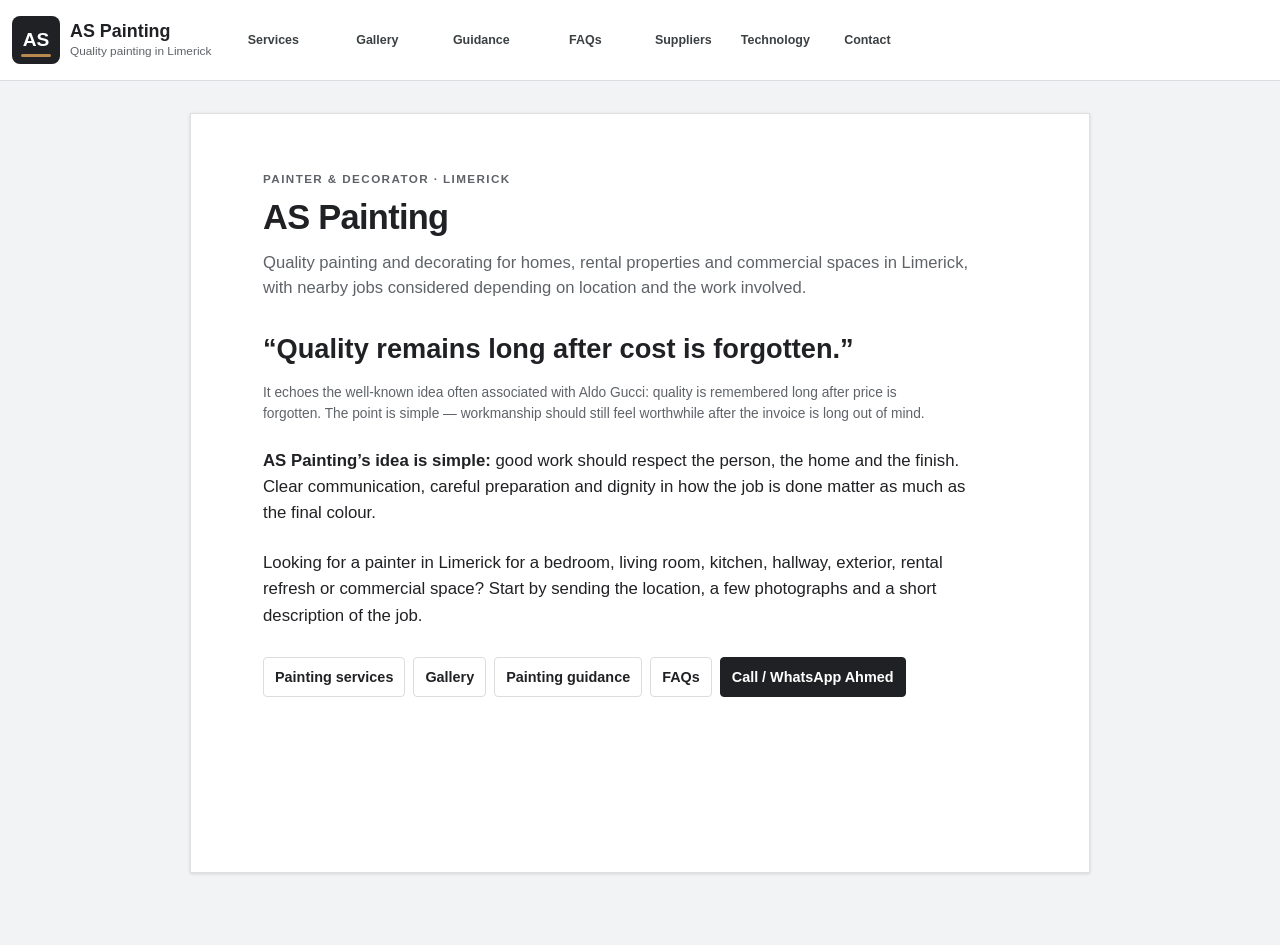
==== commit bfb18826: "Point site home to fresh gallery URL" ====
--- a/index.html
+++ b/index.html
@@ -18,7 +18,7 @@
   <a class="brand" href="index.html" aria-label="AS Painting — Home"><img src="./as-painting-logo.svg" alt="AS Painting"></a>
   <nav class="topnav" aria-label="Main navigation">
     <div class="navitem"><a class="navlabel" href="services.html">Services</a><button class="navtoggle" type="button" aria-expanded="false">▾</button><div class="dropmenu"><a href="services.html#residential-interior">Residential interior</a><a href="services.html#residential-exterior">Residential exterior</a><a href="services.html#commercial">Commercial</a><a href="services.html#other-work">Other work</a><a href="services.html#areas">Areas covered</a></div></div>
-    <div class="navitem"><a class="navlabel" href="gallery.html">Gallery</a><button class="navtoggle" type="button" aria-expanded="false">▾</button><div class="dropmenu"><a href="gallery.html#before-after">Before &amp; after</a><a href="gallery.html#project-photos">Project photos</a></div></div>
+    <div class="navitem"><a class="navlabel" href="projects.html">Gallery</a><button class="navtoggle" type="button" aria-expanded="false">▾</button><div class="dropmenu"><a href="projects.html#projects">Before &amp; after</a><a href="projects.html#details">Painting details</a></div></div>
     <div class="navitem"><a class="navlabel" href="guidance.html">Guidance</a><button class="navtoggle" type="button" aria-expanded="false">▾</button><div class="dropmenu"><a href="guidance.html#quality">Quality</a><a href="guidance.html#home">Your home</a><a href="guidance.html#colour">Colour &amp; finish</a><a href="guidance.html#preparation">Preparation</a><a href="guidance.html#diy">Where DIY goes wrong</a></div></div>
     <div class="navitem"><a class="navlabel" href="faq.html">FAQs</a><button class="navtoggle" type="button" aria-expanded="false">▾</button><div class="dropmenu"><a href="faq.html#travel">Travel area</a><a href="faq.html#quote">Getting a quote</a><a href="faq.html#photos">Sending photos</a><a href="faq.html#materials">Paint &amp; materials</a></div></div>
     <div class="navitem"><a class="navlabel" href="suppliers.html">Suppliers</a></div>
@@ -34,7 +34,7 @@
   <p class="source-note">It echoes the well-known idea often associated with Aldo Gucci: quality is remembered long after price is forgotten. The point is simple — workmanship should still feel worthwhile after the invoice is long out of mind.</p>
   <p class="philosophy"><strong>AS Painting’s idea is simple:</strong> good work should respect the person, the home and the finish. Clear communication, careful preparation and dignity in how the job is done matter as much as the final colour.</p>
   <p class="philosophy">Looking for a painter in Limerick for a bedroom, living room, kitchen, hallway, exterior, rental refresh or commercial space? Start by sending the location, a few photographs and a short description of the job.</p>
-  <div class="home-links"><a href="services.html">Painting services</a><a href="gallery.html">Gallery</a><a href="guidance.html">Painting guidance</a><a href="faq.html">FAQs</a><a href="contact.html" class="primary-link">Call / WhatsApp Ahmed</a></div>
+  <div class="home-links"><a href="services.html">Painting services</a><a href="projects.html">Gallery</a><a href="guidance.html">Painting guidance</a><a href="faq.html">FAQs</a><a href="contact.html" class="primary-link">Call / WhatsApp Ahmed</a></div>
 </article></main>
 <script src="./app.js?v=6"></script>
 </body>
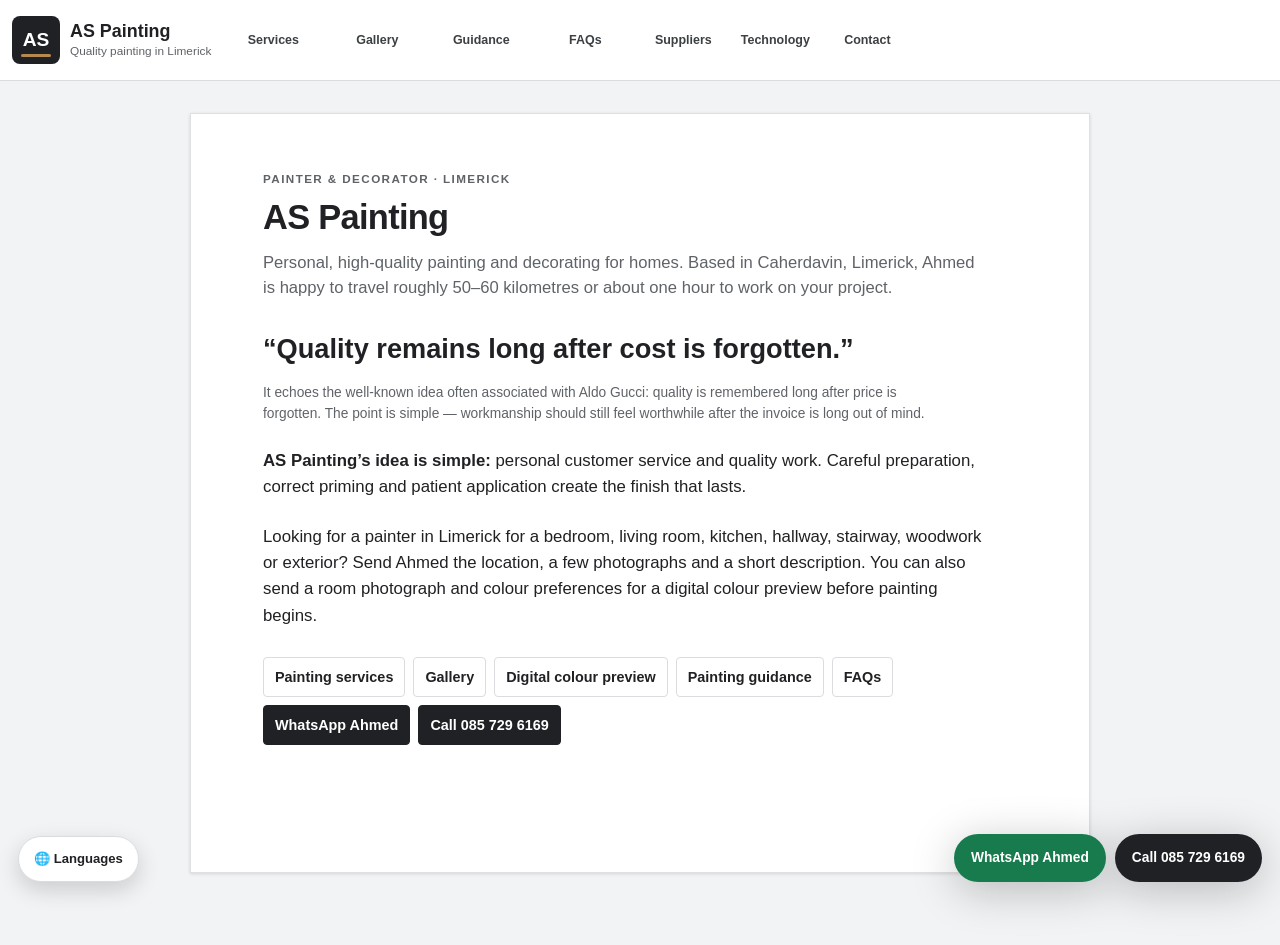
==== commit 99074bd4: "Focus site on residential service and direct multilingual contact" ====
--- a/index.html
+++ b/index.html
@@ -4,10 +4,10 @@
   <meta charset="utf-8">
   <meta name="viewport" content="width=device-width,initial-scale=1">
   <title>Painter Limerick | Interior & Exterior Painting | AS Painting</title>
-  <meta name="description" content="AS Painting offers residential interior, exterior and commercial painting enquiries in Limerick. Ask about nearby areas including Shannon, Ennis, Nenagh, Adare and Newcastle West.">
+  <meta name="description" content="Personal, high-quality interior and exterior house painting from Caherdavin, Limerick. Careful preparation, priming and a lasting finish. Call or WhatsApp Ahmed on 085 729 6169.">
   <link rel="canonical" href="https://ronandownes.github.io/painting/">
   <meta property="og:title" content="AS Painting | Quality Painting in Limerick">
-  <meta property="og:description" content="Residential interior, exterior and commercial painting enquiries in Limerick and nearby areas.">
+  <meta property="og:description" content="Personal interior and exterior painting from Caherdavin, Limerick, with careful preparation, priming and a high-quality finish.">
   <meta property="og:type" content="website">
   <meta property="og:url" content="https://ronandownes.github.io/painting/">
   <link rel="icon" type="image/svg+xml" href="./as-favicon.svg?v=2">
@@ -17,8 +17,8 @@
 <header class="topbar">
   <a class="brand" href="index.html" aria-label="AS Painting — Home"><img src="./as-painting-logo.svg" alt="AS Painting"></a>
   <nav class="topnav" aria-label="Main navigation">
-    <div class="navitem"><a class="navlabel" href="services.html">Services</a><button class="navtoggle" type="button" aria-expanded="false">▾</button><div class="dropmenu"><a href="services.html#residential-interior">Residential interior</a><a href="services.html#residential-exterior">Residential exterior</a><a href="services.html#commercial">Commercial</a><a href="services.html#other-work">Other work</a><a href="services.html#areas">Areas covered</a></div></div>
-    <div class="navitem"><a class="navlabel" href="projects.html">Gallery</a><button class="navtoggle" type="button" aria-expanded="false">▾</button><div class="dropmenu"><a href="projects.html#projects">Before &amp; after</a><a href="projects.html#details">Painting details</a></div></div>
+    <div class="navitem"><a class="navlabel" href="services.html">Services</a><button class="navtoggle" type="button" aria-expanded="false">▾</button><div class="dropmenu"><a href="services.html#residential-interior">Residential interior</a><a href="services.html#residential-exterior">Residential exterior</a><a href="services.html#other-work">Other work</a><a href="services.html#areas">Areas covered</a></div></div>
+    <div class="navitem"><a class="navlabel" href="gallery.html">Gallery</a></div>
     <div class="navitem"><a class="navlabel" href="guidance.html">Guidance</a><button class="navtoggle" type="button" aria-expanded="false">▾</button><div class="dropmenu"><a href="guidance.html#quality">Quality</a><a href="guidance.html#home">Your home</a><a href="guidance.html#colour">Colour &amp; finish</a><a href="guidance.html#preparation">Preparation</a><a href="guidance.html#diy">Where DIY goes wrong</a></div></div>
     <div class="navitem"><a class="navlabel" href="faq.html">FAQs</a><button class="navtoggle" type="button" aria-expanded="false">▾</button><div class="dropmenu"><a href="faq.html#travel">Travel area</a><a href="faq.html#quote">Getting a quote</a><a href="faq.html#photos">Sending photos</a><a href="faq.html#materials">Paint &amp; materials</a></div></div>
     <div class="navitem"><a class="navlabel" href="suppliers.html">Suppliers</a></div>
@@ -29,13 +29,13 @@
 <main class="page-stage"><article class="paper">
   <p class="kicker">PAINTER &amp; DECORATOR · LIMERICK</p>
   <h1>AS Painting</h1>
-  <p class="intro">Quality painting and decorating for homes, rental properties and commercial spaces in Limerick, with nearby jobs considered depending on location and the work involved.</p>
+  <p class="intro">Personal, high-quality painting and decorating for homes. Based in Caherdavin, Limerick, Ahmed is happy to travel roughly 50–60 kilometres or about one hour to work on your project.</p>
   <blockquote class="quality-quote">“Quality remains long after cost is forgotten.”</blockquote>
   <p class="source-note">It echoes the well-known idea often associated with Aldo Gucci: quality is remembered long after price is forgotten. The point is simple — workmanship should still feel worthwhile after the invoice is long out of mind.</p>
-  <p class="philosophy"><strong>AS Painting’s idea is simple:</strong> good work should respect the person, the home and the finish. Clear communication, careful preparation and dignity in how the job is done matter as much as the final colour.</p>
-  <p class="philosophy">Looking for a painter in Limerick for a bedroom, living room, kitchen, hallway, exterior, rental refresh or commercial space? Start by sending the location, a few photographs and a short description of the job.</p>
-  <div class="home-links"><a href="services.html">Painting services</a><a href="projects.html">Gallery</a><a href="guidance.html">Painting guidance</a><a href="faq.html">FAQs</a><a href="contact.html" class="primary-link">Call / WhatsApp Ahmed</a></div>
+  <p class="philosophy"><strong>AS Painting’s idea is simple:</strong> personal customer service and quality work. Careful preparation, correct priming and patient application create the finish that lasts.</p>
+  <p class="philosophy">Looking for a painter in Limerick for a bedroom, living room, kitchen, hallway, stairway, woodwork or exterior? Send Ahmed the location, a few photographs and a short description. You can also send a room photograph and colour preferences for a digital colour preview before painting begins.</p>
+  <div class="home-links"><a href="services.html">Painting services</a><a href="gallery.html">Gallery</a><a href="technology.html">Digital colour preview</a><a href="guidance.html">Painting guidance</a><a href="faq.html">FAQs</a><a href="https://wa.me/353857296169?text=Hello%20Ahmed%2C%20I%27m%20looking%20for%20a%20painting%20quote." class="primary-link">WhatsApp Ahmed</a><a href="tel:+353857296169" class="primary-link">Call 085 729 6169</a></div>
 </article></main>
-<script src="./app.js?v=6"></script>
+<script src="./app.js?v=8"></script>
 </body>
-</html>+</html>
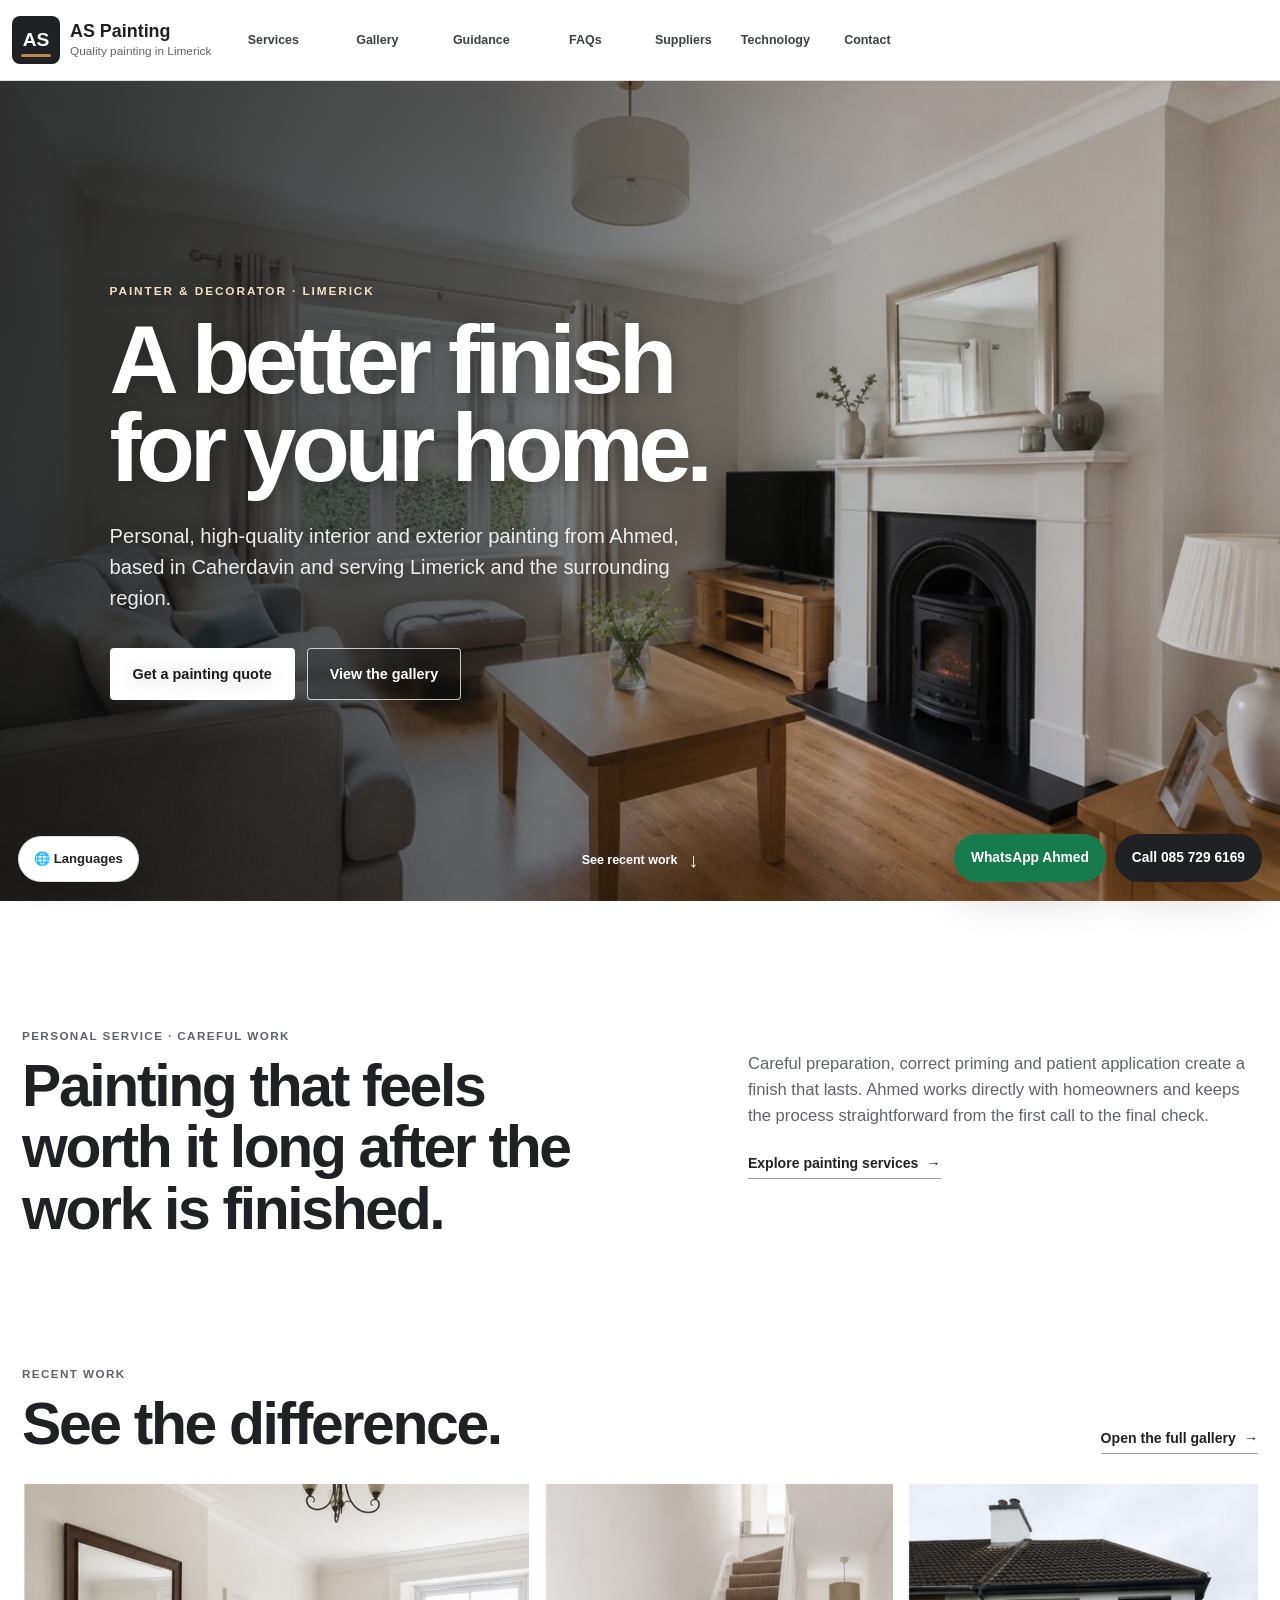
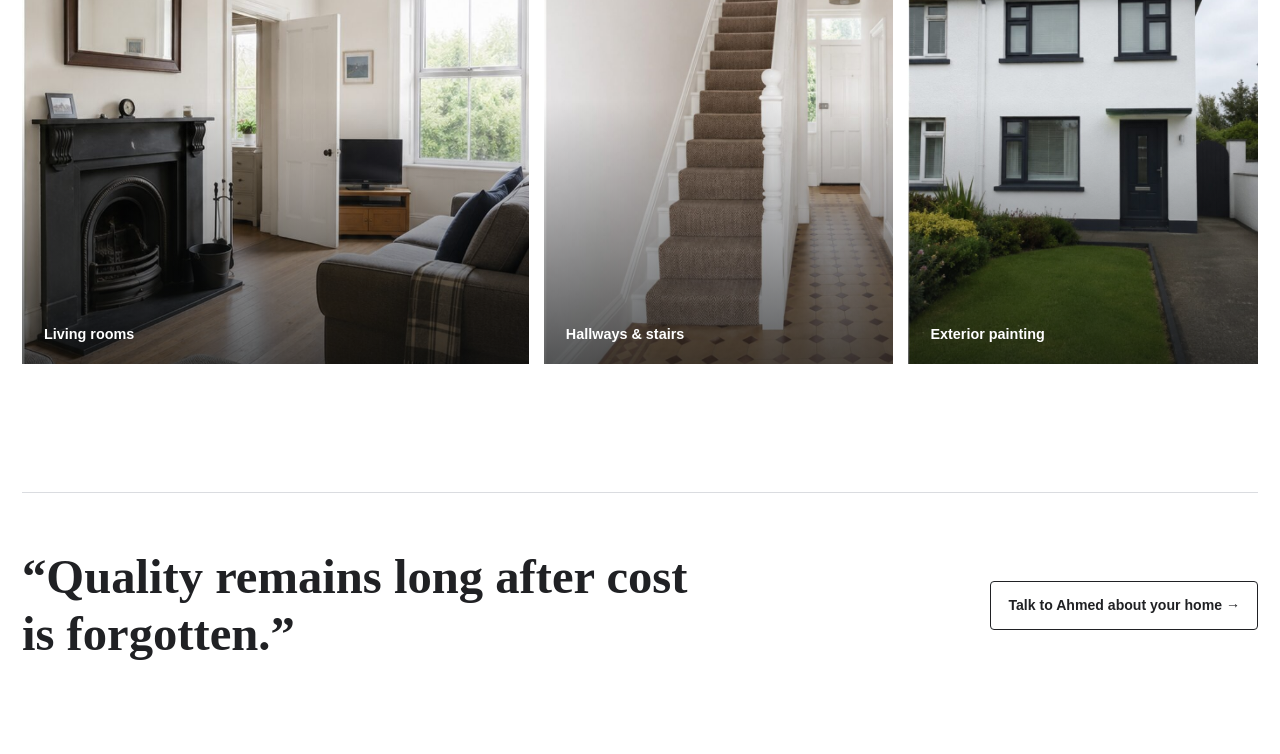
==== commit 2f07286e: "Redesign homepage and repair language switching" ====
--- a/index.html
+++ b/index.html
@@ -11,7 +11,7 @@
   <meta property="og:type" content="website">
   <meta property="og:url" content="https://ronandownes.github.io/painting/">
   <link rel="icon" type="image/svg+xml" href="./as-favicon.svg?v=2">
-  <link rel="stylesheet" href="./styles.css?v=6">
+  <link rel="stylesheet" href="./styles.css?v=7">
 </head>
 <body>
 <header class="topbar">
@@ -26,16 +26,48 @@
     <div class="navitem"><a class="navlabel" href="contact.html">Contact</a></div>
   </nav>
 </header>
-<main class="page-stage"><article class="paper">
-  <p class="kicker">PAINTER &amp; DECORATOR · LIMERICK</p>
-  <h1>AS Painting</h1>
-  <p class="intro">Personal, high-quality painting and decorating for homes. Based in Caherdavin, Limerick, Ahmed is happy to travel roughly 50–60 kilometres or about one hour to work on your project.</p>
-  <blockquote class="quality-quote">“Quality remains long after cost is forgotten.”</blockquote>
-  <p class="source-note">It echoes the well-known idea often associated with Aldo Gucci: quality is remembered long after price is forgotten. The point is simple — workmanship should still feel worthwhile after the invoice is long out of mind.</p>
-  <p class="philosophy"><strong>AS Painting’s idea is simple:</strong> personal customer service and quality work. Careful preparation, correct priming and patient application create the finish that lasts.</p>
-  <p class="philosophy">Looking for a painter in Limerick for a bedroom, living room, kitchen, hallway, stairway, woodwork or exterior? Send Ahmed the location, a few photographs and a short description. You can also send a room photograph and colour preferences for a digital colour preview before painting begins.</p>
-  <div class="home-links"><a href="services.html">Painting services</a><a href="gallery.html">Gallery</a><a href="technology.html">Digital colour preview</a><a href="guidance.html">Painting guidance</a><a href="faq.html">FAQs</a><a href="https://wa.me/353857296169?text=Hello%20Ahmed%2C%20I%27m%20looking%20for%20a%20painting%20quote." class="primary-link">WhatsApp Ahmed</a><a href="tel:+353857296169" class="primary-link">Call 085 729 6169</a></div>
-</article></main>
-<script src="./app.js?v=8"></script>
+<main class="home-page">
+  <section class="home-hero" aria-labelledby="home-title">
+    <div class="hero-content">
+      <p class="hero-kicker">PAINTER &amp; DECORATOR · LIMERICK</p>
+      <h1 id="home-title">A better finish<br>for your home.</h1>
+      <p>Personal, high-quality interior and exterior painting from Ahmed, based in Caherdavin and serving Limerick and the surrounding region.</p>
+      <div class="hero-actions">
+        <a class="hero-primary" href="https://wa.me/353857296169?text=Hello%20Ahmed%2C%20I%27m%20looking%20for%20a%20painting%20quote.">Get a painting quote</a>
+        <a class="hero-secondary" href="gallery.html">View the gallery</a>
+      </div>
+    </div>
+    <a class="hero-scroll" href="#recent-work" aria-label="See recent painting work"><span>See recent work</span><span aria-hidden="true">↓</span></a>
+  </section>
+
+  <section class="home-intro" aria-labelledby="welcome-title">
+    <div>
+      <p class="kicker">PERSONAL SERVICE · CAREFUL WORK</p>
+      <h2 id="welcome-title">Painting that feels worth it long after the work is finished.</h2>
+    </div>
+    <div>
+      <p>Careful preparation, correct priming and patient application create a finish that lasts. Ahmed works directly with homeowners and keeps the process straightforward from the first call to the final check.</p>
+      <a class="text-link" href="services.html">Explore painting services <span aria-hidden="true">→</span></a>
+    </div>
+  </section>
+
+  <section class="home-work" id="recent-work" aria-labelledby="work-title">
+    <div class="section-heading">
+      <div><p class="kicker">RECENT WORK</p><h2 id="work-title">See the difference.</h2></div>
+      <a class="text-link" href="gallery.html">Open the full gallery <span aria-hidden="true">→</span></a>
+    </div>
+    <div class="home-gallery">
+      <a href="gallery.html" class="home-project"><img src="./gallery/projects/living-room-01-after.jpg" alt="Freshly painted living room with bright walls and dark fireplace" width="800" height="1200"><span>Living rooms</span></a>
+      <a href="gallery.html" class="home-project"><img src="./gallery/projects/stairway-01-after.jpg" alt="Bright freshly painted hallway and stairway" width="800" height="1200" loading="lazy"><span>Hallways &amp; stairs</span></a>
+      <a href="gallery.html" class="home-project"><img src="./gallery/projects/exterior-01-after.jpg" alt="Freshly painted exterior of a residential home" width="800" height="1200" loading="lazy"><span>Exterior painting</span></a>
+    </div>
+  </section>
+
+  <section class="home-quote" aria-label="Painting quote">
+    <p>“Quality remains long after cost is forgotten.”</p>
+    <a href="contact.html">Talk to Ahmed about your home <span aria-hidden="true">→</span></a>
+  </section>
+</main>
+<script src="./app.js?v=10"></script>
 </body>
 </html>
--- a/styles.css
+++ b/styles.css
@@ -3,5 +3,10 @@
 html{scroll-behavior:smooth}
 body{margin:0;background:var(--page);color:var(--ink);font-family:Arial,Helvetica,sans-serif;line-height:1.55}
 a{color:inherit}button{font:inherit}.topbar{min-height:80px;background:#fff;border-bottom:1px solid var(--line);display:flex;align-items:center;padding:0 12px;gap:10px;position:sticky;top:0;z-index:1000}.brand{display:flex;align-items:center;gap:10px;flex:0 0 auto;text-decoration:none}.brand-monogram{width:48px;height:48px;border-radius:8px;background:#202124;color:#fff;display:flex;align-items:center;justify-content:center;font-weight:700;font-size:1.2rem;position:relative}.brand-monogram:after{content:"";position:absolute;left:9px;right:9px;bottom:7px;height:3px;border-radius:3px;background:var(--accent)}.brand-copy{display:flex;flex-direction:column;line-height:1.15}.brand-copy strong{font-size:1.12rem}.brand-copy small{font-size:.74rem;color:var(--muted);margin-top:3px}.topnav{display:flex;align-items:stretch;min-height:80px;flex:1;overflow:visible}.navitem{position:relative;display:grid;grid-template-columns:minmax(0,1fr) 19px;flex:0 0 104px;min-height:80px}.navitem:nth-child(5),.navitem:nth-child(6),.navitem:nth-child(7){grid-template-columns:1fr;flex-basis:92px}.navlabel{min-height:80px;display:flex;align-items:center;justify-content:center;padding:0 5px;text-decoration:none;font-size:.78rem;line-height:1.15;font-weight:700;text-align:center;color:#3c4043}.navlabel:hover,.navitem.is-open>.navlabel{background:#f8f9fa;color:#174ea6}.navtoggle{min-height:80px;border:0;background:transparent;color:#70757a;padding:0 3px 0 0;cursor:pointer;font-size:.62rem}.navtoggle:hover,.navitem.is-open>.navtoggle{background:#f8f9fa;color:#174ea6}.dropmenu{display:none;position:absolute;z-index:20;top:76px;left:0;width:260px;max-width:calc(100vw - 24px);background:#fff;border:1px solid var(--line);box-shadow:0 4px 12px rgba(60,64,67,.18);padding:6px 0}.navitem.is-open>.dropmenu{display:block}.dropmenu a{display:block;padding:9px 14px;text-decoration:none;font-size:.9rem;line-height:1.3}.dropmenu a:hover{background:#f1f3f4}.page-stage{padding:32px 18px 72px}.paper{width:min(900px,100%);margin:0 auto;background:var(--paper);border:1px solid #e0e0e0;box-shadow:0 1px 3px rgba(60,64,67,.16);padding:56px 72px 76px;min-height:760px}.kicker{margin:0 0 10px;color:var(--muted);text-transform:uppercase;letter-spacing:.12em;font-size:.73rem;font-weight:700}.paper h1{font-size:2.15rem;line-height:1.15;margin:0 0 12px;font-weight:600;letter-spacing:-.02em}.intro{font-size:1.04rem;color:var(--muted);margin:0;max-width:720px}.four-dots{display:none!important}.quality-quote{font-size:1.7rem;line-height:1.35;margin:30px 0 8px;padding:0;border:0;font-weight:600;max-width:680px}.source-note{font-size:.86rem;color:var(--muted);max-width:690px}.philosophy{font-size:1.05rem;max-width:720px;margin-top:24px}.home-links{display:flex;flex-wrap:wrap;gap:8px;margin-top:28px}.home-links a{border:1px solid var(--line);border-radius:4px;padding:8px 11px;text-decoration:none;font-size:.9rem;font-weight:700;background:#fff}.home-links a:hover{background:#f8f9fa}.home-links .primary-link{background:#202124;color:#fff;border-color:#202124}.answer-section{border-top:1px solid #eceff1;padding:22px 0 8px;scroll-margin-top:100px}.answer-section:first-of-type{border-top:0}.answer-section h2{font-size:1.25rem;line-height:1.3;margin:0 0 8px;font-weight:600}.answer-section p,.answer-section li{font-size:.98rem;max-width:720px}.answer-section p{margin:0 0 14px}.answer-section ul{padding-left:22px}.muted{color:var(--muted)}.resource-list{display:grid;gap:10px;margin:16px 0}.resource-link{display:block;border:1px solid var(--line);border-radius:4px;padding:12px 14px;text-decoration:none;background:#fff}.resource-link:hover{background:#f8f9fa}.resource-link strong{display:block}.resource-link span{display:block;color:var(--muted);font-size:.88rem;margin-top:2px}.gallery-grid{display:grid;grid-template-columns:repeat(3,1fr);gap:10px;margin-top:16px}.split-photo{position:relative;aspect-ratio:4/3;border:1px solid var(--line);overflow:hidden;background:linear-gradient(112deg,var(--before) 0 49%,#fff 49.3% 50.7%,var(--after) 51% 100%)}.split-photo span{position:absolute;bottom:8px;font-size:.72rem;font-weight:700;background:rgba(255,255,255,.88);padding:3px 6px;border-radius:3px}.split-photo span:first-child{left:8px}.split-photo span:last-child{right:8px}.p1{--before:#c9c0b8;--after:#f2e5d0}.p2{--before:#b9c1c5;--after:#f7f7f3}.p3{--before:#cdbdb2;--after:#dce8e3}.p4{--before:#cbc6be;--after:#f6efe5}.p5{--before:#bec3c7;--after:#e9eff8}.p6{--before:#d0c0b0;--after:#fbfaf7}.p7{--before:#c8b59f;--after:#edf1e4}.p8{--before:#c5cad0;--after:#f8f2ea}.p9{--before:#d3c2b8;--after:#eaf2f0}.faq-list details{border-top:1px solid #eceff1}.faq-list details:first-child{border-top:0}.faq-list summary{cursor:pointer;font-weight:700;padding:14px 0}.faq-list details p{color:var(--muted);padding:0 0 14px;margin:0;max-width:700px}.contact-placeholder{border:1px solid var(--line);background:#f8f9fa;padding:14px 16px;margin-top:16px;max-width:360px}.contact-placeholder small{display:block;color:var(--muted);margin-bottom:3px}.contact-placeholder strong{display:block}
-@media(max-width:1050px){.topbar{min-height:64px;flex-wrap:wrap;padding:8px 12px}.topnav{order:3;flex:0 0 100%;min-height:0;border-top:1px solid var(--line);overflow-x:auto}.navitem{min-height:52px;flex-basis:108px;grid-template-columns:minmax(0,1fr) 32px}.navitem:nth-child(5),.navitem:nth-child(6),.navitem:nth-child(7){flex-basis:96px}.navlabel,.navtoggle{min-height:52px}.dropmenu{top:50px}.paper{padding:40px 38px 60px;min-height:0}}
-@media(max-width:620px){.page-stage{padding:0}.paper{border:0;box-shadow:none;padding:28px 20px 48px}.paper h1{font-size:1.75rem}.quality-quote{font-size:1.4rem}.gallery-grid{grid-template-columns:1fr}.brand-monogram{width:42px;height:42px}.brand-copy strong{font-size:1rem}.brand-copy small{font-size:.68rem}.topnav{overflow-x:auto}.navitem{flex-basis:94px}}
+/* Home page */
+.home-page{background:#fff}.home-hero{position:relative;isolation:isolate;min-height:calc(100svh - 80px);display:flex;align-items:center;overflow:hidden;background:#292c2d url('./gallery/projects/living-room-01-after.jpg') center 48%/cover no-repeat;color:#fff}.home-hero:before{content:"";position:absolute;z-index:-1;inset:0;background:linear-gradient(90deg,rgba(12,14,15,.82) 0%,rgba(12,14,15,.64) 39%,rgba(12,14,15,.16) 70%,rgba(12,14,15,.08) 100%)}.hero-content{width:min(1240px,100%);margin:0 auto;padding:clamp(72px,10vw,132px) clamp(22px,7vw,92px);text-shadow:0 2px 18px rgba(0,0,0,.26)}.hero-kicker{margin:0 0 16px;color:#f4dfc4;letter-spacing:.16em;font-size:.74rem;font-weight:800}.hero-content h1{max-width:720px;margin:0;font-size:clamp(3.1rem,7.5vw,6.6rem);line-height:.92;letter-spacing:-.055em;font-weight:650}.hero-content>p:not(.hero-kicker){max-width:590px;margin:28px 0 0;font-size:clamp(1.02rem,1.6vw,1.26rem);line-height:1.55;color:rgba(255,255,255,.9)}.hero-actions{display:flex;flex-wrap:wrap;gap:12px;margin-top:34px}.hero-actions a{display:inline-flex;align-items:center;justify-content:center;min-height:52px;padding:0 22px;border:1px solid rgba(255,255,255,.75);border-radius:4px;text-decoration:none;font-size:.9rem;font-weight:800;transition:background .2s ease,color .2s ease,transform .2s ease}.hero-actions a:hover{transform:translateY(-2px)}.hero-primary{background:#fff;color:#191b1d}.hero-secondary{background:rgba(14,16,18,.2);color:#fff;backdrop-filter:blur(6px)}.hero-scroll{position:absolute;right:clamp(18px,4vw,52px);bottom:25px;display:flex;align-items:center;gap:11px;color:#fff;text-decoration:none;font-size:.78rem;font-weight:800}.hero-scroll span:last-child{font-size:1.25rem}.home-intro,.home-work,.home-quote{width:min(1240px,calc(100% - 44px));margin:0 auto}.home-intro{display:grid;grid-template-columns:minmax(0,1.1fr) minmax(300px,.9fr);gap:clamp(40px,8vw,110px);padding:clamp(72px,10vw,126px) 0}.home-intro h2,.section-heading h2{max-width:700px;margin:0;font-size:clamp(2rem,4.6vw,4rem);line-height:1.04;letter-spacing:-.04em;font-weight:600}.home-intro>div:last-child{padding-top:24px}.home-intro>div:last-child p{margin:0 0 23px;font-size:1.04rem;color:var(--muted)}.text-link{display:inline-flex;align-items:center;gap:8px;color:#202124;text-decoration:none;font-size:.88rem;font-weight:800;border-bottom:1px solid #9ba0a5;padding-bottom:3px}.text-link:hover{border-color:#202124}.home-work{padding:0 0 clamp(80px,10vw,132px);scroll-margin-top:94px}.section-heading{display:flex;align-items:end;justify-content:space-between;gap:24px;margin-bottom:30px}.home-gallery{display:grid;grid-template-columns:1.45fr 1fr 1fr;gap:15px}.home-project{position:relative;display:block;overflow:hidden;min-height:480px;background:#e7e7e5;color:#fff}.home-project img{display:block;width:100%;height:100%;position:absolute;inset:0;object-fit:cover;transition:transform .55s ease,filter .55s ease}.home-project:after{content:"";position:absolute;inset:45% 0 0;background:linear-gradient(transparent,rgba(9,11,12,.66))}.home-project span{position:absolute;z-index:2;left:22px;bottom:19px;font-size:.9rem;font-weight:800}.home-project:hover img{transform:scale(1.035);filter:saturate(1.05)}.home-quote{border-top:1px solid var(--line);display:flex;align-items:center;justify-content:space-between;gap:30px;padding:56px 0 92px}.home-quote p{margin:0;max-width:700px;font:600 clamp(1.7rem,3.8vw,3.1rem)/1.16 Georgia,serif}.home-quote a{flex:0 0 auto;text-decoration:none;font-size:.88rem;font-weight:800;border:1px solid var(--ink);border-radius:4px;padding:13px 17px}
+@media(max-width:1050px){.topbar{min-height:64px;flex-wrap:wrap;padding:8px 12px}.topnav{order:3;flex:0 0 100%;min-height:0;border-top:1px solid var(--line);overflow-x:auto}.navitem{min-height:52px;flex-basis:108px;grid-template-columns:minmax(0,1fr) 32px}.navitem:nth-child(5),.navitem:nth-child(6),.navitem:nth-child(7){flex-basis:96px}.navlabel,.navtoggle{min-height:52px}.dropmenu{top:50px}.paper{padding:40px 38px 60px;min-height:0}.home-hero{min-height:calc(100svh - 125px)}.home-gallery{grid-template-columns:1.25fr 1fr}.home-project{min-height:410px}.home-project:last-child{grid-column:1/-1;min-height:330px}.home-project:last-child img{object-position:center 45%}}
+@media(max-width:620px){.page-stage{padding:0}.paper{border:0;box-shadow:none;padding:28px 20px 48px}.paper h1{font-size:1.75rem}.quality-quote{font-size:1.4rem}.gallery-grid{grid-template-columns:1fr}.brand-monogram{width:42px;height:42px}.brand-copy strong{font-size:1rem}.brand-copy small{font-size:.68rem}.topnav{overflow-x:auto}.navitem{flex-basis:94px}.home-hero{min-height:660px;align-items:end;background-position:56% center}.home-hero:before{background:linear-gradient(0deg,rgba(10,12,13,.91) 0%,rgba(10,12,13,.66) 53%,rgba(10,12,13,.16) 100%)}.hero-content{padding:90px 21px 106px}.hero-content h1{font-size:clamp(3rem,15vw,4.4rem)}.hero-content>p:not(.hero-kicker){margin-top:20px;font-size:1rem}.hero-actions{margin-top:26px}.hero-actions a{width:100%}.hero-scroll{right:20px;bottom:20px}.home-intro,.home-work,.home-quote{width:calc(100% - 40px)}.home-intro{display:block;padding:72px 0}.home-intro>div:last-child{padding-top:28px}.section-heading{align-items:start;flex-direction:column;margin-bottom:22px}.home-gallery{grid-template-columns:1fr;gap:10px}.home-project,.home-project:last-child{min-height:390px;grid-column:auto}.home-project:first-child img{object-position:center 45%}.home-project:last-child img{object-position:center 50%}.home-quote{align-items:flex-start;flex-direction:column;padding:46px 0 98px}.home-quote a{width:100%;text-align:center}}
+@media(prefers-reduced-motion:reduce){html{scroll-behavior:auto}.hero-actions a,.home-project img{transition:none}}
+.home-hero{background-image:url('./gallery/finished-living-room.jpg')}.hero-scroll{left:50%;right:auto;transform:translateX(-50%)}
+@media(max-width:620px){.hero-scroll{display:none}}
